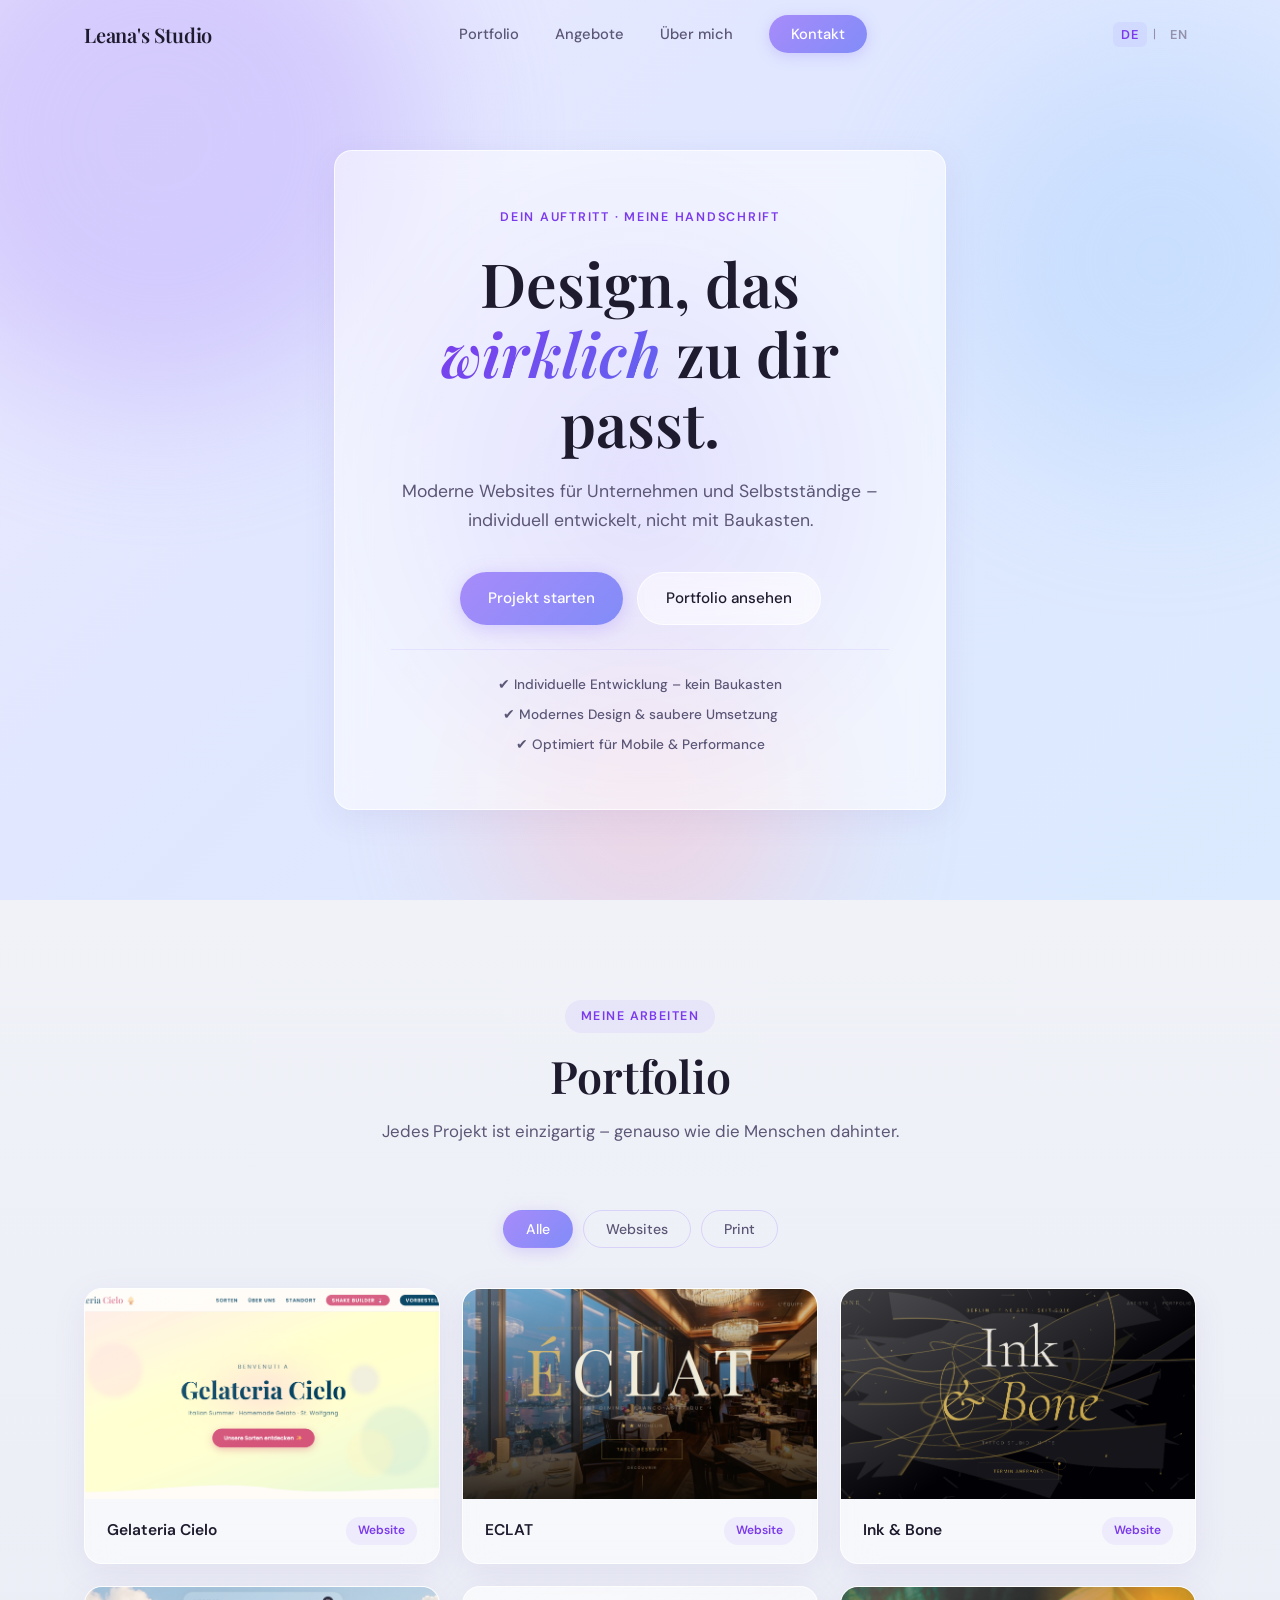
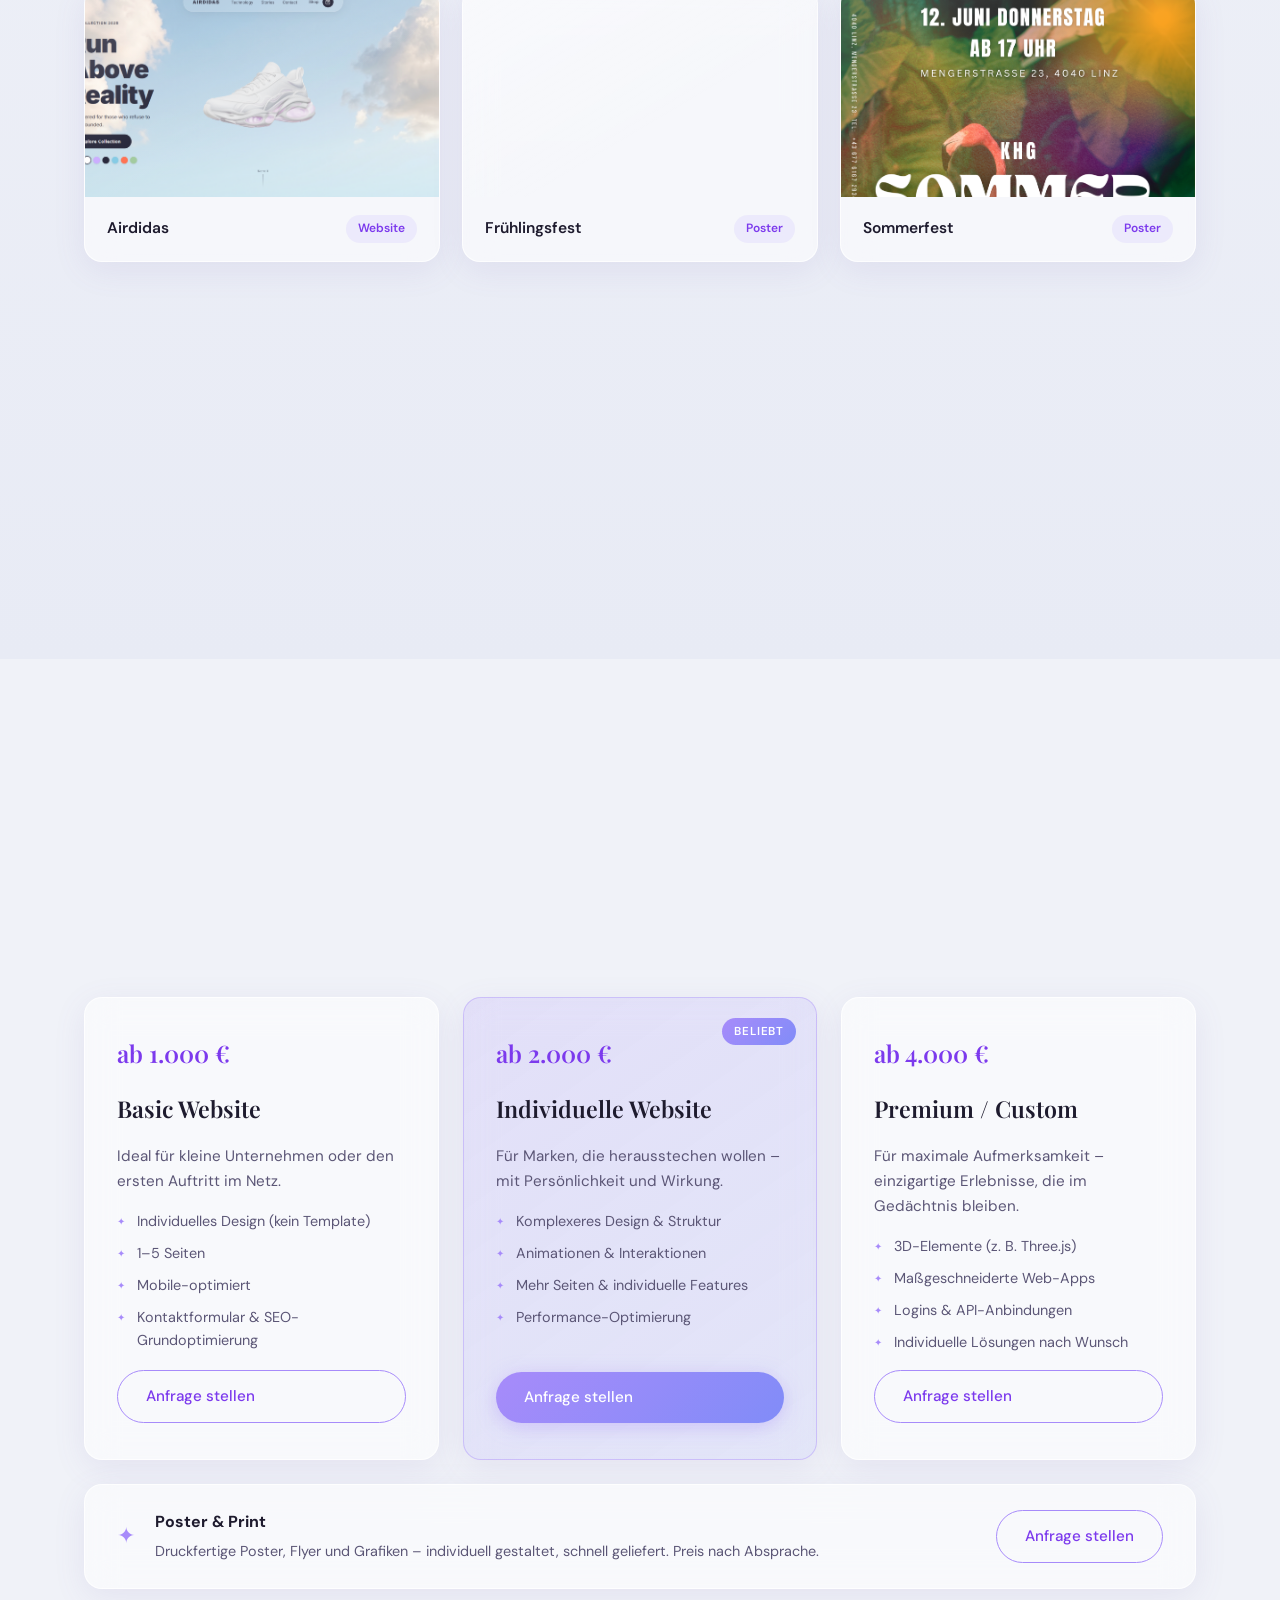
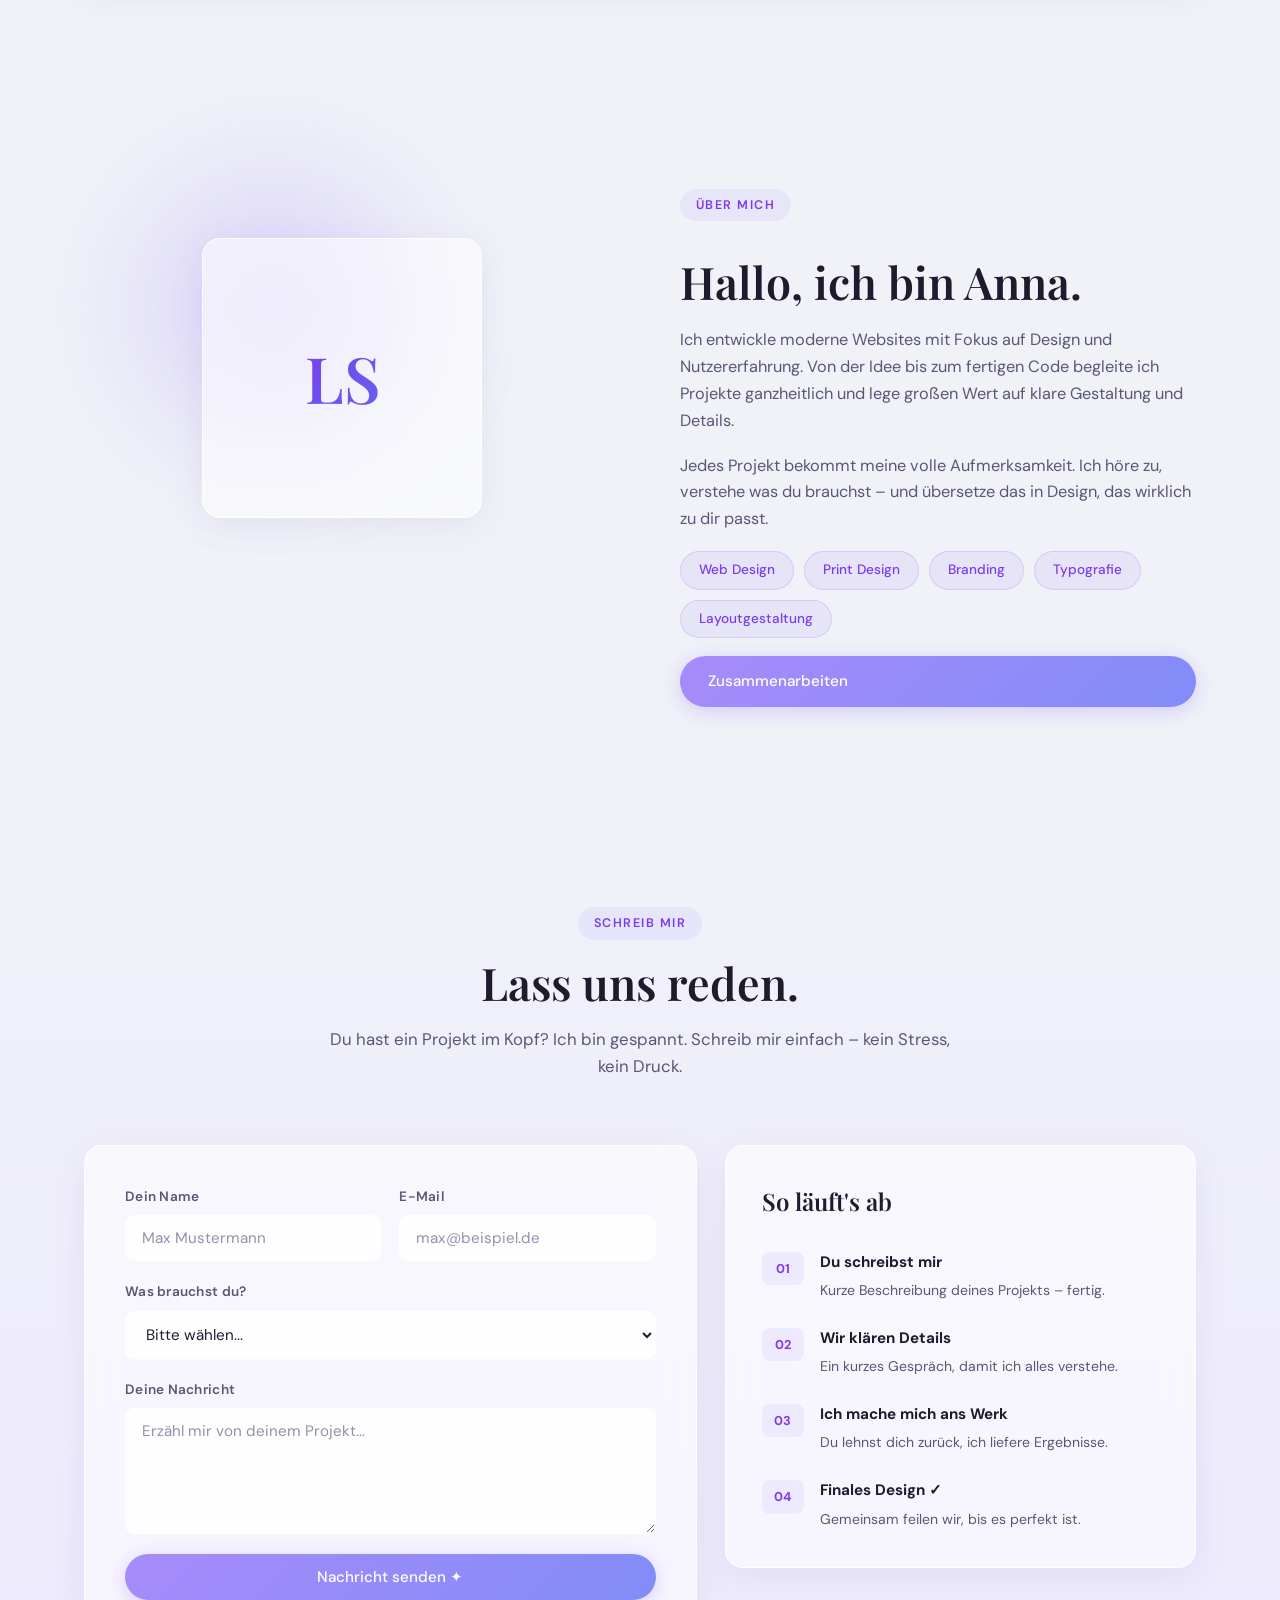
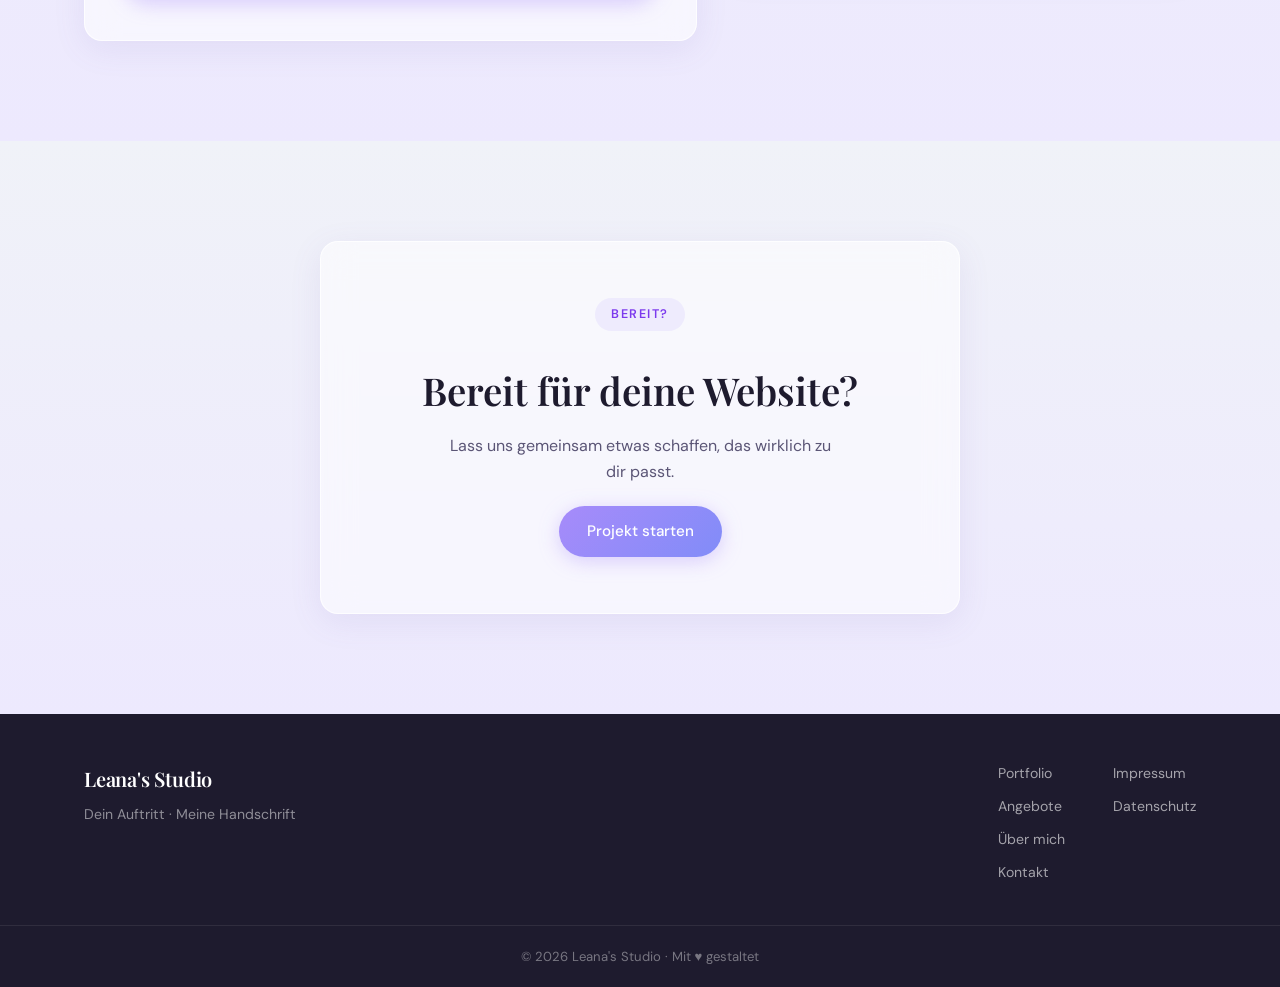
==== index.html @ a0efdc7f "Add trust bullets, update hero text & buttons, final CTA section, about text" ====
<!DOCTYPE html>
<html lang="de">
<head>
  <meta charset="UTF-8" />
  <meta name="viewport" content="width=device-width, initial-scale=1.0" />
  <title>Leana's Studio – Dein Auftrag, meine Handschrift</title>
  <link rel="stylesheet" href="style.css" />
  <link rel="preconnect" href="https://fonts.googleapis.com" />
  <link href="https://fonts.googleapis.com/css2?family=DM+Sans:wght@300;400;500;600&family=Playfair+Display:wght@400;600&display=swap" rel="stylesheet" />
</head>
<body>

  <!-- NAV -->
  <nav class="nav" id="nav">
    <div class="nav__inner">
      <a href="#" class="nav__logo">Leana's Studio</a>
      <ul class="nav__links">
        <li><a href="#portfolio" data-i18n="nav.portfolio">Portfolio</a></li>
        <li><a href="#angebote" data-i18n="nav.services">Angebote</a></li>
        <li><a href="#ueber" data-i18n="nav.about">Über mich</a></li>
        <li><a href="#kontakt" class="nav__cta" data-i18n="nav.contact">Kontakt</a></li>
      </ul>
      <div class="nav__right">
        <div class="lang-toggle">
          <button class="lang-btn active" data-lang="de">DE</button>
          <span>|</span>
          <button class="lang-btn" data-lang="en">EN</button>
        </div>
        <button class="nav__burger" id="burger" aria-label="Menü">
          <span></span><span></span><span></span>
        </button>
      </div>
    </div>
    <div class="nav__mobile" id="mobileMenu">
      <a href="#portfolio" data-i18n="nav.portfolio">Portfolio</a>
      <a href="#angebote" data-i18n="nav.services">Angebote</a>
      <a href="#ueber" data-i18n="nav.about">Über mich</a>
      <a href="#kontakt" data-i18n="nav.contact">Kontakt</a>
    </div>
  </nav>

  <!-- HERO -->
  <section class="hero" id="home">
    <div class="hero__bg">
      <div class="blob blob--1"></div>
      <div class="blob blob--2"></div>
      <div class="blob blob--3"></div>
    </div>
    <div class="hero__content">
      <div class="glass-card hero__card reveal">
        <span class="hero__tag" data-i18n="hero.tag">Dein Auftritt · Meine Handschrift</span>
        <h1 class="hero__title" data-i18n="hero.title">
          Design, das<br /><em>wirklich</em> zu dir passt.
        </h1>
        <p class="hero__sub" data-i18n="hero.sub">
          Moderne Websites für Unternehmen und Selbstständige –
          individuell entwickelt, nicht mit Baukasten.
        </p>
        <div class="hero__actions">
          <a href="#kontakt" class="btn btn--primary" data-i18n="hero.btn1">Projekt starten</a>
          <a href="#portfolio" class="btn btn--ghost" data-i18n="hero.btn2">Portfolio ansehen</a>
        </div>
        <div class="hero__bullets">
          <span data-i18n="hero.bullet1">✔ Individuelle Entwicklung – kein Baukasten</span>
          <span data-i18n="hero.bullet2">✔ Modernes Design & saubere Umsetzung</span>
          <span data-i18n="hero.bullet3">✔ Optimiert für Mobile & Performance</span>
        </div>
      </div>
    </div>
  </section>

  <!-- PORTFOLIO -->
  <section class="section portfolio" id="portfolio">
    <div class="container">
      <div class="section__header reveal">
        <span class="section__tag" data-i18n="portfolio.tag">Meine Arbeiten</span>
        <h2 class="section__title">Portfolio</h2>
        <p class="section__sub" data-i18n="portfolio.sub">Jedes Projekt ist einzigartig – genauso wie die Menschen dahinter.</p>
      </div>

      <div class="portfolio__filter reveal">
        <button class="filter__btn active" data-filter="all" data-i18n="portfolio.all">Alle</button>
        <button class="filter__btn" data-filter="web">Websites</button>
        <button class="filter__btn" data-filter="print">Print</button>
      </div>

      <div class="portfolio__grid">

        <a class="glass-card portfolio__card reveal" data-category="web" href="https://leanastudio.github.io/Gelateria-Cielo/" target="_blank" rel="noopener">
          <div class="portfolio__preview" style="background-image: url('images/Websites/Gelateria Cielo_Homepage Screenshot.png')">
            <div class="portfolio__overlay">
              <span data-i18n="portfolio.view">Website ansehen ↗</span>
            </div>
          </div>
          <div class="portfolio__info">
            <h4>Gelateria Cielo</h4>
            <span class="portfolio__tag">Website</span>
          </div>
        </a>

        <a class="glass-card portfolio__card reveal" data-category="web" href="https://leanastudio.github.io/ECLAT/" target="_blank" rel="noopener">
          <div class="portfolio__preview" style="background-image: url('images/Websites/ECLAT_Homepage Screenshot.png')">
            <div class="portfolio__overlay">
              <span data-i18n="portfolio.view">Website ansehen ↗</span>
            </div>
          </div>
          <div class="portfolio__info">
            <h4>ECLAT</h4>
            <span class="portfolio__tag">Website</span>
          </div>
        </a>

        <a class="glass-card portfolio__card reveal" data-category="web" href="https://leanastudio.github.io/Ink-Bone/" target="_blank" rel="noopener">
          <div class="portfolio__preview" style="background-image: url('images/Websites/INK&BONE_Homepage Screenshot.png')">
            <div class="portfolio__overlay">
              <span data-i18n="portfolio.view">Website ansehen ↗</span>
            </div>
          </div>
          <div class="portfolio__info">
            <h4>Ink &amp; Bone</h4>
            <span class="portfolio__tag">Website</span>
          </div>
        </a>

        <a class="glass-card portfolio__card reveal" data-category="web" href="https://leanastudio.github.io/Airdidas/" target="_blank" rel="noopener">
          <div class="portfolio__preview" style="background-image: url('images/Websites/Airdidas_Homepage Screenshot.png')">
            <div class="portfolio__overlay">
              <span data-i18n="portfolio.view">Website ansehen ↗</span>
            </div>
          </div>
          <div class="portfolio__info">
            <h4>Airdidas</h4>
            <span class="portfolio__tag">Website</span>
          </div>
        </a>

        <div class="glass-card portfolio__card reveal" data-category="print">
          <div class="portfolio__preview" style="background-image: url('images/Poster/Frühlingsfest.png')">
            <div class="portfolio__overlay"><span>Print</span></div>
          </div>
          <div class="portfolio__info">
            <h4 data-i18n="portfolio.fruehling">Frühlingsfest</h4>
            <span class="portfolio__tag">Poster</span>
          </div>
        </div>

        <div class="glass-card portfolio__card reveal" data-category="print">
          <div class="portfolio__preview" style="background-image: url('images/Poster/Sommerfest.png')">
            <div class="portfolio__overlay"><span>Print</span></div>
          </div>
          <div class="portfolio__info">
            <h4 data-i18n="portfolio.sommer">Sommerfest</h4>
            <span class="portfolio__tag">Poster</span>
          </div>
        </div>

        <div class="glass-card portfolio__card reveal" data-category="print">
          <div class="portfolio__preview" style="background-image: url('images/Poster/T E N N I S.png')">
            <div class="portfolio__overlay"><span>Print</span></div>
          </div>
          <div class="portfolio__info">
            <h4>T E N N I S</h4>
            <span class="portfolio__tag">Poster</span>
          </div>
        </div>

      </div>
    </div>
  </section>

  <!-- ANGEBOTE -->
  <section class="section angebote" id="angebote">
    <div class="container">
      <div class="section__header reveal">
        <span class="section__tag" data-i18n="services.tag">Was ich anbiete</span>
        <h2 class="section__title" data-i18n="services.title">Meine Leistungen</h2>
        <p class="section__sub" data-i18n="services.sub">Individuelle Websites – von clean & klassisch bis interaktiv & aufwendig. Außerdem: Poster & Print.</p>
      </div>

      <div class="angebote__grid">

        <div class="glass-card angebote__card reveal">
          <div class="angebote__price" data-i18n="services.price1">ab 1.000 €</div>
          <h3 data-i18n="services.card1.title">Basic Website</h3>
          <p data-i18n="services.card1.desc">Ideal für kleine Unternehmen oder den ersten Auftritt im Netz.</p>
          <ul class="angebote__list">
            <li data-i18n="services.card1.li1">Individuelles Design (kein Template)</li>
            <li data-i18n="services.card1.li2">1–5 Seiten</li>
            <li data-i18n="services.card1.li3">Mobile-optimiert</li>
            <li data-i18n="services.card1.li4">Kontaktformular & SEO-Grundoptimierung</li>
          </ul>
          <a href="#kontakt" class="btn btn--outline" data-i18n="services.cta">Anfrage stellen</a>
        </div>

        <div class="glass-card angebote__card angebote__card--featured reveal">
          <div class="angebote__badge" data-i18n="services.badge">Beliebt</div>
          <div class="angebote__price" data-i18n="services.price2">ab 2.000 €</div>
          <h3 data-i18n="services.card2.title">Individuelle Website</h3>
          <p data-i18n="services.card2.desc">Für Marken, die herausstechen wollen – mit Persönlichkeit und Wirkung.</p>
          <ul class="angebote__list">
            <li data-i18n="services.card2.li1">Komplexeres Design & Struktur</li>
            <li data-i18n="services.card2.li2">Animationen & Interaktionen</li>
            <li data-i18n="services.card2.li3">Mehr Seiten & individuelle Features</li>
            <li data-i18n="services.card2.li4">Performance-Optimierung</li>
          </ul>
          <a href="#kontakt" class="btn btn--primary" data-i18n="services.cta">Anfrage stellen</a>
        </div>

        <div class="glass-card angebote__card reveal">
          <div class="angebote__price" data-i18n="services.price3">ab 4.000 €</div>
          <h3 data-i18n="services.card3.title">Premium / Custom</h3>
          <p data-i18n="services.card3.desc">Für maximale Aufmerksamkeit – einzigartige Erlebnisse, die im Gedächtnis bleiben.</p>
          <ul class="angebote__list">
            <li data-i18n="services.card3.li1">3D-Elemente (z. B. Three.js)</li>
            <li data-i18n="services.card3.li2">Maßgeschneiderte Web-Apps</li>
            <li data-i18n="services.card3.li3">Logins & API-Anbindungen</li>
            <li data-i18n="services.card3.li4">Individuelle Lösungen nach Wunsch</li>
          </ul>
          <a href="#kontakt" class="btn btn--outline" data-i18n="services.cta">Anfrage stellen</a>
        </div>

      </div>

      <div class="angebote__extra reveal">
        <div class="glass-card angebote__extra-card">
          <div class="angebote__extra-icon">✦</div>
          <div>
            <strong data-i18n="services.extra.title">Poster & Print</strong>
            <p data-i18n="services.extra.desc">Druckfertige Poster, Flyer und Grafiken – individuell gestaltet, schnell geliefert. Preis nach Absprache.</p>
          </div>
          <a href="#kontakt" class="btn btn--outline" data-i18n="services.cta">Anfrage stellen</a>
        </div>
      </div>

    </div>
  </section>

  <!-- ÜBER MICH -->
  <section class="section ueber" id="ueber">
    <div class="container">
      <div class="ueber__grid">
        <div class="ueber__visual reveal">
          <div class="ueber__blob-wrap">
            <div class="blob blob--sm blob--purple"></div>
            <div class="glass-card ueber__img-card">
              <div class="ueber__initials">LS</div>
            </div>
          </div>
        </div>

        <div class="ueber__text reveal">
          <span class="section__tag" data-i18n="about.tag">Über mich</span>
          <h2 class="section__title" data-i18n="about.title">Hallo, ich bin Anna.</h2>
          <p data-i18n="about.p1">
            Ich entwickle moderne Websites mit Fokus auf Design und Nutzererfahrung.
            Von der Idee bis zum fertigen Code begleite ich Projekte ganzheitlich
            und lege großen Wert auf klare Gestaltung und Details.
          </p>
          <p data-i18n="about.p2">
            Jedes Projekt bekommt meine volle Aufmerksamkeit. Ich höre zu,
            verstehe was du brauchst – und übersetze das in Design, das wirklich
            zu dir passt.
          </p>
          <div class="ueber__skills">
            <div class="skill-pill">Web Design</div>
            <div class="skill-pill">Print Design</div>
            <div class="skill-pill">Branding</div>
            <div class="skill-pill" data-i18n="about.skill4">Typografie</div>
            <div class="skill-pill" data-i18n="about.skill5">Layoutgestaltung</div>
          </div>
          <a href="#kontakt" class="btn btn--primary" data-i18n="about.btn">Zusammenarbeiten</a>
        </div>
      </div>
    </div>
  </section>

  <!-- KONTAKT -->
  <section class="section kontakt" id="kontakt">
    <div class="container">
      <div class="section__header reveal">
        <span class="section__tag" data-i18n="contact.tag">Schreib mir</span>
        <h2 class="section__title" data-i18n="contact.title">Lass uns reden.</h2>
        <p class="section__sub" data-i18n="contact.sub">Du hast ein Projekt im Kopf? Ich bin gespannt. Schreib mir einfach – kein Stress, kein Druck.</p>
      </div>

      <div class="kontakt__grid">
        <div class="glass-card kontakt__form-wrap reveal">
          <form class="kontakt__form" id="kontaktForm" action="https://formspree.io/f/mgorqawa" method="POST">
            <div class="form__row">
              <div class="form__group">
                <label for="name" data-i18n="contact.name">Dein Name</label>
                <input type="text" id="name" name="name" data-i18n-placeholder="contact.namePh" placeholder="Max Mustermann" required />
              </div>
              <div class="form__group">
                <label for="email">E-Mail</label>
                <input type="email" id="email" name="email" data-i18n-placeholder="contact.emailPh" placeholder="max@beispiel.de" required />
              </div>
            </div>
            <div class="form__group">
              <label for="service" data-i18n="contact.service">Was brauchst du?</label>
              <select id="service" name="service">
                <option value="" data-i18n="contact.select">Bitte wählen...</option>
                <option value="website">Website</option>
                <option value="poster" data-i18n="contact.opt.poster">Poster / Print</option>
                <option value="hosting" data-i18n="contact.opt.hosting">Website Hosting</option>
                <option value="kombi" data-i18n="contact.opt.kombi">Kombi-Paket</option>
                <option value="sonstiges" data-i18n="contact.opt.other">Sonstiges</option>
              </select>
            </div>
            <div class="form__group">
              <label for="nachricht" data-i18n="contact.message">Deine Nachricht</label>
              <textarea id="nachricht" name="nachricht" rows="5" data-i18n-placeholder="contact.messagePh" placeholder="Erzähl mir von deinem Projekt..." required></textarea>
            </div>
            <button type="submit" class="btn btn--primary btn--full" data-i18n="contact.send">Nachricht senden ✦</button>
          </form>
        </div>

        <div class="kontakt__info reveal">
          <div class="glass-card kontakt__info-card">
            <h3 data-i18n="contact.how">So läuft's ab</h3>
            <ol class="kontakt__steps">
              <li>
                <span class="step-num">01</span>
                <div>
                  <strong data-i18n="contact.step1.title">Du schreibst mir</strong>
                  <p data-i18n="contact.step1.desc">Kurze Beschreibung deines Projekts – fertig.</p>
                </div>
              </li>
              <li>
                <span class="step-num">02</span>
                <div>
                  <strong data-i18n="contact.step2.title">Wir klären Details</strong>
                  <p data-i18n="contact.step2.desc">Ein kurzes Gespräch, damit ich alles verstehe.</p>
                </div>
              </li>
              <li>
                <span class="step-num">03</span>
                <div>
                  <strong data-i18n="contact.step3.title">Ich mache mich ans Werk</strong>
                  <p data-i18n="contact.step3.desc">Du lehnst dich zurück, ich liefere Ergebnisse.</p>
                </div>
              </li>
              <li>
                <span class="step-num">04</span>
                <div>
                  <strong data-i18n="contact.step4.title">Finales Design ✓</strong>
                  <p data-i18n="contact.step4.desc">Gemeinsam feilen wir, bis es perfekt ist.</p>
                </div>
              </li>
            </ol>
          </div>
        </div>

      </div>
    </div>
  </section>

  <!-- FINAL CTA -->
  <section class="section finalcta">
    <div class="container">
      <div class="glass-card finalcta__card reveal">
        <span class="section__tag" data-i18n="cta.tag">Bereit?</span>
        <h2 class="finalcta__title" data-i18n="cta.title">Bereit für deine Website?</h2>
        <p data-i18n="cta.sub">Lass uns gemeinsam etwas schaffen, das wirklich zu dir passt.</p>
        <a href="#kontakt" class="btn btn--primary" data-i18n="cta.btn">Projekt starten</a>
      </div>
    </div>
  </section>

  <!-- FOOTER -->
  <footer class="footer">
    <div class="container footer__inner">
      <div class="footer__brand">
        <span class="nav__logo">Leana's Studio</span>
        <p data-i18n="footer.tagline">Dein Auftritt · Meine Handschrift</p>
      </div>
      <div class="footer__links">
        <a href="#portfolio" data-i18n="nav.portfolio">Portfolio</a>
        <a href="#angebote" data-i18n="nav.services">Angebote</a>
        <a href="#ueber" data-i18n="nav.about">Über mich</a>
        <a href="#kontakt" data-i18n="nav.contact">Kontakt</a>
      </div>
      <div class="footer__legal">
        <a href="impressum.html" data-i18n="footer.impressum">Impressum</a>
        <a href="datenschutz.html" data-i18n="footer.privacy">Datenschutz</a>
      </div>
    </div>
    <div class="footer__bottom">
      <p data-i18n="footer.copy">© 2026 Leana's Studio · Mit ♥ gestaltet</p>
    </div>
  </footer>

  <!-- LIGHTBOX -->
  <div class="lightbox" id="lightbox">
    <button class="lightbox__close" id="lightboxClose">✕</button>
    <img class="lightbox__img" id="lightboxImg" src="" alt="" />
  </div>

  <script src="script.js"></script>
</body>
</html>
---- style.css ----
/* ===========================
   RESET & BASE
=========================== */
*, *::before, *::after { box-sizing: border-box; margin: 0; padding: 0; }

:root {
  --bg:          #f0f2f8;
  --bg-2:        #e8ebf5;
  --glass:       rgba(255, 255, 255, 0.55);
  --glass-border:rgba(255, 255, 255, 0.75);
  --glass-shadow:0 8px 32px rgba(120, 100, 180, 0.10);

  --purple:      #a78bfa;
  --purple-dark: #7c3aed;
  --blue:        #93c5fd;
  --rose:        #fda4af;
  --mint:        #6ee7b7;

  --text:        #1e1b2e;
  --text-2:      #5b5676;
  --text-3:      #9490aa;

  --radius:      18px;
  --radius-sm:   10px;
  --transition:  0.35s cubic-bezier(0.4, 0, 0.2, 1);

  --font-sans:   'DM Sans', sans-serif;
  --font-serif:  'Playfair Display', serif;
}

html { scroll-behavior: smooth; }

body {
  font-family: var(--font-sans);
  background: var(--bg);
  color: var(--text);
  overflow-x: hidden;
  line-height: 1.65;
}

/* ===========================
   GLASS CARD
=========================== */
.glass-card {
  background: var(--glass);
  border: 1.5px solid var(--glass-border);
  backdrop-filter: blur(16px);
  -webkit-backdrop-filter: blur(16px);
  border-radius: var(--radius);
  box-shadow: var(--glass-shadow);
}

/* ===========================
   BUTTONS
=========================== */
.btn {
  display: inline-flex;
  align-items: center;
  gap: 8px;
  padding: 13px 28px;
  border-radius: 50px;
  font-family: var(--font-sans);
  font-size: 0.95rem;
  font-weight: 500;
  text-decoration: none;
  border: none;
  cursor: pointer;
  transition: var(--transition);
}

.btn--primary {
  background: linear-gradient(135deg, var(--purple), #818cf8);
  color: #fff;
  box-shadow: 0 4px 20px rgba(167, 139, 250, 0.4);
}
.btn--primary:hover {
  transform: translateY(-2px);
  box-shadow: 0 8px 28px rgba(167, 139, 250, 0.5);
}

.btn--ghost {
  background: rgba(255,255,255,0.5);
  color: var(--text);
  border: 1.5px solid var(--glass-border);
  backdrop-filter: blur(8px);
}
.btn--ghost:hover {
  background: rgba(255,255,255,0.8);
  transform: translateY(-2px);
}

.btn--outline {
  background: transparent;
  color: var(--purple-dark);
  border: 1.5px solid var(--purple);
}
.btn--outline:hover {
  background: rgba(167, 139, 250, 0.1);
  transform: translateY(-2px);
}

.btn--full { width: 100%; justify-content: center; }

/* ===========================
   CONTAINER & SECTION
=========================== */
.container {
  max-width: 1160px;
  margin: 0 auto;
  padding: 0 24px;
}

.section { padding: 100px 0; }

.section__header {
  text-align: center;
  max-width: 620px;
  margin: 0 auto 64px;
}

.section__tag {
  display: inline-block;
  font-size: 0.78rem;
  font-weight: 600;
  letter-spacing: 0.12em;
  text-transform: uppercase;
  color: var(--purple-dark);
  background: rgba(167, 139, 250, 0.12);
  padding: 6px 16px;
  border-radius: 50px;
  margin-bottom: 16px;
}

.section__title {
  font-family: var(--font-serif);
  font-size: clamp(2rem, 4vw, 2.8rem);
  font-weight: 600;
  color: var(--text);
  line-height: 1.2;
  margin-bottom: 16px;
}

.section__sub {
  color: var(--text-2);
  font-size: 1.05rem;
}

/* ===========================
   BLOBS
=========================== */
.blob {
  position: absolute;
  border-radius: 50%;
  filter: blur(80px);
  opacity: 0.45;
  pointer-events: none;
}

.blob--1 {
  width: 520px; height: 520px;
  background: radial-gradient(circle, #c4b5fd, #a78bfa);
  top: -120px; left: -100px;
  animation: blobFloat 8s ease-in-out infinite;
}
.blob--2 {
  width: 400px; height: 400px;
  background: radial-gradient(circle, #bfdbfe, #93c5fd);
  top: 60px; right: -80px;
  animation: blobFloat 10s ease-in-out infinite reverse;
}
.blob--3 {
  width: 320px; height: 320px;
  background: radial-gradient(circle, #fecdd3, #fda4af);
  bottom: -60px; left: 38%;
  animation: blobFloat 12s ease-in-out infinite;
}
.blob--sm {
  width: 260px; height: 260px;
  opacity: 0.35;
}
.blob--purple {
  background: radial-gradient(circle, #c4b5fd, #a78bfa);
  top: -60px; left: -60px;
  filter: blur(60px);
}

@keyframes blobFloat {
  0%, 100% { transform: translate(0, 0) scale(1); }
  33%       { transform: translate(30px, -20px) scale(1.05); }
  66%       { transform: translate(-20px, 15px) scale(0.97); }
}

/* ===========================
   NAV
=========================== */
.nav {
  position: fixed;
  top: 0; left: 0; right: 0;
  z-index: 100;
  transition: var(--transition);
}

.nav.scrolled {
  background: rgba(240, 242, 248, 0.85);
  backdrop-filter: blur(20px);
  -webkit-backdrop-filter: blur(20px);
  border-bottom: 1px solid rgba(255,255,255,0.6);
  box-shadow: 0 2px 20px rgba(120,100,180,0.08);
}

.nav__inner {
  max-width: 1160px;
  margin: 0 auto;
  padding: 0 24px;
  height: 68px;
  display: flex;
  align-items: center;
  justify-content: space-between;
}

.nav__logo {
  font-family: var(--font-serif);
  font-size: 1.25rem;
  font-weight: 600;
  color: var(--text);
  text-decoration: none;
  letter-spacing: -0.01em;
}

.nav__links {
  display: flex;
  list-style: none;
  gap: 36px;
  align-items: center;
}

.nav__links a {
  text-decoration: none;
  color: var(--text-2);
  font-size: 0.92rem;
  font-weight: 500;
  transition: color 0.2s;
}
.nav__links a:hover { color: var(--text); }

.nav__cta {
  background: linear-gradient(135deg, var(--purple), #818cf8) !important;
  color: #fff !important;
  padding: 9px 22px;
  border-radius: 50px;
  box-shadow: 0 3px 14px rgba(167,139,250,0.35);
}
.nav__cta:hover { opacity: 0.9; }

.nav__right {
  display: flex;
  align-items: center;
  gap: 16px;
}

.lang-toggle {
  display: flex;
  align-items: center;
  gap: 6px;
  font-size: 0.8rem;
  color: var(--text-3);
}

.lang-btn {
  background: none;
  border: none;
  font-family: var(--font-sans);
  font-size: 0.8rem;
  font-weight: 600;
  letter-spacing: 0.08em;
  color: var(--text-3);
  cursor: pointer;
  padding: 4px 8px;
  border-radius: 6px;
  transition: var(--transition);
}
.lang-btn:hover { color: var(--text); }
.lang-btn.active {
  color: var(--purple-dark);
  background: rgba(167,139,250,0.12);
}

.nav__burger {
  display: none;
  flex-direction: column;
  gap: 5px;
  background: none;
  border: none;
  cursor: pointer;
  padding: 4px;
}
.nav__burger span {
  display: block;
  width: 24px;
  height: 2px;
  background: var(--text);
  border-radius: 2px;
  transition: var(--transition);
}

.nav__mobile {
  display: none;
  flex-direction: column;
  padding: 16px 24px 20px;
  gap: 12px;
  background: rgba(240,242,248,0.95);
  backdrop-filter: blur(20px);
  border-bottom: 1px solid rgba(255,255,255,0.6);
}
.nav__mobile a {
  text-decoration: none;
  color: var(--text);
  font-size: 1rem;
  font-weight: 500;
  padding: 8px 0;
  border-bottom: 1px solid rgba(167,139,250,0.1);
}

.nav__mobile.open { display: flex; }

/* ===========================
   HERO
=========================== */
.hero {
  min-height: 100vh;
  display: flex;
  align-items: center;
  justify-content: center;
  position: relative;
  overflow: hidden;
  background: linear-gradient(135deg, #ede9fe 0%, #e0e7ff 40%, #dbeafe 100%);
}

.hero__bg { position: absolute; inset: 0; }

.hero__content {
  position: relative;
  z-index: 2;
  width: 100%;
  max-width: 660px;
  padding: 24px;
  margin-top: 60px;
}

@media (min-width: 1440px) {
  .hero__content { max-width: 780px; }
}

.hero__card {
  padding: 52px 56px;
  text-align: center;
}

.hero__tag {
  display: inline-block;
  font-size: 0.78rem;
  font-weight: 600;
  letter-spacing: 0.14em;
  text-transform: uppercase;
  color: var(--purple-dark);
  margin-bottom: 20px;
}

.hero__title {
  font-family: var(--font-serif);
  font-size: clamp(2.4rem, 6vw, 3.8rem);
  font-weight: 600;
  color: var(--text);
  line-height: 1.15;
  margin-bottom: 20px;
}
.hero__title em {
  font-style: italic;
  background: linear-gradient(135deg, var(--purple-dark), #6366f1);
  -webkit-background-clip: text;
  -webkit-text-fill-color: transparent;
  background-clip: text;
}

.hero__sub {
  color: var(--text-2);
  font-size: 1.1rem;
  max-width: 480px;
  margin: 0 auto 36px;
}

.hero__actions {
  display: flex;
  gap: 14px;
  justify-content: center;
  flex-wrap: wrap;
}

.hero__scroll {
  position: absolute;
  bottom: 36px;
  left: 50%;
  transform: translateX(-50%);
  z-index: 2;
  display: flex;
  flex-direction: column;
  align-items: center;
  gap: 8px;
  color: var(--text-3);
  font-size: 0.75rem;
  font-weight: 500;
  letter-spacing: 0.1em;
  text-transform: uppercase;
}
.hero__scroll-line {
  width: 1px;
  height: 36px;
  background: linear-gradient(to bottom, var(--purple), transparent);
  animation: scrollPulse 2s ease-in-out infinite;
}
@keyframes scrollPulse {
  0%, 100% { opacity: 0.4; transform: scaleY(1); }
  50%       { opacity: 1;   transform: scaleY(1.1); }
}

/* ===========================
   ANGEBOTE
=========================== */
.angebote { background: var(--bg); }

.angebote__grid {
  display: grid;
  grid-template-columns: repeat(3, 1fr);
  gap: 24px;
}

.angebote__card {
  padding: 36px 32px;
  display: flex;
  flex-direction: column;
  gap: 16px;
  position: relative;
  transition: var(--transition);
}
.angebote__card:hover {
  transform: translateY(-6px);
  box-shadow: 0 20px 50px rgba(120, 100, 180, 0.16);
}

.angebote__card--featured {
  background: linear-gradient(145deg, rgba(167,139,250,0.18), rgba(129,140,248,0.12));
  border-color: rgba(167,139,250,0.4);
}

.angebote__badge {
  position: absolute;
  top: 20px; right: 20px;
  background: linear-gradient(135deg, var(--purple), #818cf8);
  color: #fff;
  font-size: 0.72rem;
  font-weight: 600;
  letter-spacing: 0.08em;
  text-transform: uppercase;
  padding: 4px 12px;
  border-radius: 50px;
}

.angebote__icon {
  width: 52px; height: 52px;
  color: var(--purple-dark);
  background: rgba(167,139,250,0.12);
  border-radius: 14px;
  display: flex;
  align-items: center;
  justify-content: center;
  padding: 12px;
}
.angebote__icon svg { width: 100%; height: 100%; }

.angebote__card h3 {
  font-family: var(--font-serif);
  font-size: 1.45rem;
  font-weight: 600;
  color: var(--text);
}

.angebote__card p { color: var(--text-2); font-size: 0.95rem; }

.angebote__price {
  font-size: 1.5rem;
  font-weight: 600;
  color: var(--purple-dark);
  font-family: var(--font-serif);
}

.angebote__extra {
  margin-top: 24px;
}

.angebote__extra-card {
  padding: 24px 32px;
  display: flex;
  align-items: center;
  gap: 20px;
}

.angebote__extra-icon {
  font-size: 1.4rem;
  color: var(--purple);
  flex-shrink: 0;
}

.angebote__extra-card strong {
  display: block;
  font-size: 1rem;
  color: var(--text);
  margin-bottom: 4px;
}

.angebote__extra-card p {
  font-size: 0.9rem;
  color: var(--text-2);
}

.angebote__extra-card .btn {
  margin-left: auto;
  flex-shrink: 0;
}

.angebote__list {
  list-style: none;
  display: flex;
  flex-direction: column;
  gap: 8px;
  flex: 1;
}
.angebote__list li {
  font-size: 0.9rem;
  color: var(--text-2);
  padding-left: 20px;
  position: relative;
}
.angebote__list li::before {
  content: '✦';
  position: absolute;
  left: 0;
  color: var(--purple);
  font-size: 0.65rem;
  top: 3px;
}

/* ===========================
   PORTFOLIO
=========================== */
.portfolio {
  background: linear-gradient(180deg, var(--bg) 0%, var(--bg-2) 100%);
}

.portfolio__filter {
  display: flex;
  gap: 10px;
  justify-content: center;
  margin-bottom: 40px;
}

.filter__btn {
  padding: 9px 22px;
  border-radius: 50px;
  border: 1.5px solid rgba(167,139,250,0.3);
  background: transparent;
  color: var(--text-2);
  font-family: var(--font-sans);
  font-size: 0.88rem;
  font-weight: 500;
  cursor: pointer;
  transition: var(--transition);
}
.filter__btn:hover,
.filter__btn.active {
  background: linear-gradient(135deg, var(--purple), #818cf8);
  color: #fff;
  border-color: transparent;
  box-shadow: 0 4px 16px rgba(167,139,250,0.35);
}

.portfolio__grid {
  display: grid;
  grid-template-columns: repeat(3, 1fr);
  gap: 22px;
}

.portfolio__card {
  overflow: hidden;
  transition: var(--transition);
  cursor: pointer;
  text-decoration: none;
  display: block;
  color: inherit;
}
.portfolio__card:hover {
  transform: translateY(-6px);
  box-shadow: 0 20px 50px rgba(120,100,180,0.18);
}
.portfolio__card.hidden { display: none; }

.portfolio__preview {
  height: 210px;
  border-radius: calc(var(--radius) - 4px) calc(var(--radius) - 4px) 0 0;
  position: relative;
  overflow: hidden;
  transition: var(--transition);
}

.portfolio__preview {
  background-size: cover;
  background-position: top center;
}

.portfolio__preview--soon {
  background: linear-gradient(135deg, #ede9fe, #e0e7ff);
  display: flex;
  align-items: center;
  justify-content: center;
}

.portfolio__soon-badge {
  font-size: 0.82rem;
  font-weight: 600;
  letter-spacing: 0.1em;
  text-transform: uppercase;
  color: var(--purple-dark);
  background: rgba(167,139,250,0.18);
  border: 1.5px dashed rgba(167,139,250,0.5);
  padding: 10px 22px;
  border-radius: 50px;
}

.portfolio__card--soon { cursor: default; }
.portfolio__card--soon:hover { transform: none; box-shadow: var(--glass-shadow); }

.portfolio__preview::after {
  content: '';
  position: absolute;
  inset: 0;
  background: linear-gradient(to bottom right, rgba(255,255,255,0.25) 0%, transparent 60%);
}

.portfolio__overlay {
  position: absolute;
  inset: 0;
  background: rgba(30, 27, 46, 0.65);
  backdrop-filter: blur(4px);
  display: flex;
  flex-direction: column;
  align-items: center;
  justify-content: center;
  gap: 6px;
  opacity: 0;
  transition: var(--transition);
  z-index: 2;
}
.portfolio__card:hover .portfolio__overlay { opacity: 1; }

.portfolio__overlay span {
  font-size: 0.75rem;
  text-transform: uppercase;
  letter-spacing: 0.12em;
  color: rgba(255,255,255,0.75);
  font-weight: 600;
}
.portfolio__overlay p {
  color: #fff;
  font-family: var(--font-serif);
  font-size: 1.2rem;
  font-weight: 600;
}

.portfolio__info {
  padding: 18px 22px;
  display: flex;
  align-items: center;
  justify-content: space-between;
}
.portfolio__info h4 {
  font-size: 0.97rem;
  font-weight: 600;
  color: var(--text);
}
.portfolio__tag {
  font-size: 0.75rem;
  font-weight: 600;
  color: var(--purple-dark);
  background: rgba(167,139,250,0.12);
  padding: 4px 12px;
  border-radius: 50px;
}

/* ===========================
   ÜBER MICH
=========================== */
.ueber { background: var(--bg); }

.ueber__grid {
  display: grid;
  grid-template-columns: 1fr 1fr;
  gap: 80px;
  align-items: center;
}

.ueber__visual {
  position: relative;
  height: 420px;
}
.ueber__blob-wrap {
  position: relative;
  width: 280px;
  height: 280px;
  margin: 0 auto;
}

.ueber__img-card {
  position: absolute;
  inset: 0;
  display: flex;
  align-items: center;
  justify-content: center;
}

.ueber__initials {
  font-family: var(--font-serif);
  font-size: 4rem;
  font-weight: 600;
  background: linear-gradient(135deg, var(--purple-dark), #6366f1);
  -webkit-background-clip: text;
  -webkit-text-fill-color: transparent;
  background-clip: text;
}

.ueber__stat {
  position: absolute;
  padding: 18px 24px;
  text-align: center;
  min-width: 110px;
}
.ueber__stat strong {
  display: block;
  font-size: 1.8rem;
  font-weight: 600;
  background: linear-gradient(135deg, var(--purple-dark), #6366f1);
  -webkit-background-clip: text;
  -webkit-text-fill-color: transparent;
  background-clip: text;
}
.ueber__stat span {
  font-size: 0.8rem;
  color: var(--text-2);
  font-weight: 500;
}
.ueber__stat { bottom: 60px; left: -20px; }
.ueber__stat--2 { bottom: 60px; right: -20px; }

.ueber__text { display: flex; flex-direction: column; gap: 18px; }
.ueber__text p { color: var(--text-2); font-size: 1.02rem; }
.ueber__text .section__title { margin-bottom: 0; }
.ueber__text .section__tag { align-self: flex-start; }

.ueber__skills {
  display: flex;
  flex-wrap: wrap;
  gap: 10px;
}

.skill-pill {
  background: rgba(167,139,250,0.12);
  color: var(--purple-dark);
  border: 1px solid rgba(167,139,250,0.3);
  padding: 7px 18px;
  border-radius: 50px;
  font-size: 0.85rem;
  font-weight: 500;
  transition: var(--transition);
}
.skill-pill:hover {
  background: rgba(167,139,250,0.22);
}

/* ===========================
   KONTAKT
=========================== */
.kontakt {
  background: linear-gradient(180deg, var(--bg) 0%, #ede9fe 100%);
}

.kontakt__grid {
  display: grid;
  grid-template-columns: 1.3fr 1fr;
  gap: 28px;
  align-items: start;
}

.kontakt__form-wrap { padding: 40px; }

.kontakt__form { display: flex; flex-direction: column; gap: 20px; }

.form__row {
  display: grid;
  grid-template-columns: 1fr 1fr;
  gap: 18px;
}

.form__group {
  display: flex;
  flex-direction: column;
  gap: 7px;
}

.form__group label {
  font-size: 0.85rem;
  font-weight: 600;
  color: var(--text-2);
  letter-spacing: 0.02em;
}

.form__group input,
.form__group select,
.form__group textarea {
  background: rgba(255,255,255,0.6);
  border: 1.5px solid rgba(255,255,255,0.8);
  border-radius: var(--radius-sm);
  padding: 12px 16px;
  font-family: var(--font-sans);
  font-size: 0.95rem;
  color: var(--text);
  outline: none;
  transition: var(--transition);
  backdrop-filter: blur(4px);
}
.form__group input::placeholder,
.form__group textarea::placeholder { color: var(--text-3); }

.form__group input:focus,
.form__group select:focus,
.form__group textarea:focus {
  border-color: rgba(167,139,250,0.6);
  background: rgba(255,255,255,0.8);
  box-shadow: 0 0 0 3px rgba(167,139,250,0.12);
}

.form__group textarea { resize: vertical; }

.kontakt__info-card { padding: 36px; }

.kontakt__info-card h3 {
  font-family: var(--font-serif);
  font-size: 1.5rem;
  font-weight: 600;
  margin-bottom: 28px;
  color: var(--text);
}

.kontakt__steps {
  display: flex;
  flex-direction: column;
  gap: 24px;
  list-style: none;
  counter-reset: none;
}

.kontakt__steps li {
  display: flex;
  gap: 16px;
  align-items: flex-start;
}

.step-num {
  font-size: 0.8rem;
  font-weight: 700;
  color: var(--purple-dark);
  background: rgba(167,139,250,0.12);
  border-radius: 8px;
  padding: 6px 10px;
  min-width: 42px;
  text-align: center;
  flex-shrink: 0;
  margin-top: 2px;
}

.kontakt__steps strong {
  display: block;
  font-size: 0.95rem;
  color: var(--text);
  margin-bottom: 4px;
}
.kontakt__steps p {
  font-size: 0.88rem;
  color: var(--text-2);
}

/* ===========================
   FOOTER
=========================== */
.footer {
  background: var(--text);
  color: rgba(255,255,255,0.7);
  padding: 48px 0 0;
}

.footer__inner {
  display: grid;
  grid-template-columns: 1fr auto auto;
  align-items: start;
  gap: 48px;
  padding-bottom: 40px;
}

.footer__brand .nav__logo { color: #fff; display: block; margin-bottom: 8px; }
.footer__brand p { font-size: 0.88rem; color: rgba(255,255,255,0.5); }

.footer__links,
.footer__legal {
  display: flex;
  flex-direction: column;
  gap: 10px;
}

.footer__links a,
.footer__legal a {
  color: rgba(255,255,255,0.6);
  text-decoration: none;
  font-size: 0.88rem;
  transition: color 0.2s;
}
.footer__links a:hover,
.footer__legal a:hover { color: #fff; }

.footer__bottom {
  border-top: 1px solid rgba(255,255,255,0.08);
  text-align: center;
  padding: 20px 24px;
}
.footer__bottom p { font-size: 0.82rem; color: rgba(255,255,255,0.4); }

/* ===========================
   HERO BULLETS
=========================== */
.hero__bullets {
  display: flex;
  flex-direction: column;
  gap: 8px;
  margin-top: 24px;
  padding-top: 24px;
  border-top: 1px solid rgba(167,139,250,0.15);
}
.hero__bullets span {
  font-size: 0.85rem;
  color: var(--text-2);
  font-weight: 500;
}

/* ===========================
   HERO GLOW
=========================== */
.hero__card {
  position: relative;
}
.hero__card::before {
  content: '';
  position: absolute;
  inset: -20px;
  background: radial-gradient(ellipse at center, rgba(167,139,250,0.18), transparent 70%);
  border-radius: 32px;
  z-index: -1;
  pointer-events: none;
}

/* ===========================
   FINAL CTA
=========================== */
.finalcta {
  background: linear-gradient(180deg, var(--bg) 0%, #ede9fe 100%);
}
.finalcta__card {
  max-width: 640px;
  margin: 0 auto;
  padding: 56px 48px;
  text-align: center;
  display: flex;
  flex-direction: column;
  align-items: center;
  gap: 20px;
}
.finalcta__title {
  font-family: var(--font-serif);
  font-size: clamp(1.8rem, 3vw, 2.4rem);
  font-weight: 600;
  color: var(--text);
  line-height: 1.2;
}
.finalcta__card p {
  color: var(--text-2);
  font-size: 1rem;
  max-width: 400px;
}

/* ===========================
   LIGHTBOX
=========================== */
.lightbox {
  position: fixed;
  inset: 0;
  z-index: 999;
  background: rgba(15, 12, 30, 0.85);
  backdrop-filter: blur(10px);
  display: flex;
  align-items: center;
  justify-content: center;
  padding: 24px;
  opacity: 0;
  pointer-events: none;
  transition: opacity 0.3s ease;
}
.lightbox.open {
  opacity: 1;
  pointer-events: all;
}
.lightbox__img {
  max-height: 90vh;
  max-width: 90vw;
  border-radius: var(--radius);
  box-shadow: 0 32px 80px rgba(0,0,0,0.5);
  transform: scale(0.92);
  transition: transform 0.3s ease;
}
.lightbox.open .lightbox__img { transform: scale(1); }

.lightbox__close {
  position: absolute;
  top: 24px; right: 28px;
  background: rgba(255,255,255,0.12);
  border: 1px solid rgba(255,255,255,0.2);
  color: #fff;
  font-size: 1.1rem;
  width: 40px; height: 40px;
  border-radius: 50%;
  cursor: pointer;
  transition: background 0.2s;
}
.lightbox__close:hover { background: rgba(255,255,255,0.22); }

/* ===========================
   REVEAL ANIMATION
=========================== */
.reveal {
  opacity: 0;
  transform: translateY(28px);
  transition: opacity 0.7s ease, transform 0.7s ease;
}
.reveal.visible {
  opacity: 1;
  transform: translateY(0);
}

/* staggered children */
.angebote__grid .reveal:nth-child(2) { transition-delay: 0.1s; }
.angebote__grid .reveal:nth-child(3) { transition-delay: 0.2s; }
.portfolio__grid .reveal:nth-child(2) { transition-delay: 0.08s; }
.portfolio__grid .reveal:nth-child(3) { transition-delay: 0.16s; }
.portfolio__grid .reveal:nth-child(4) { transition-delay: 0.24s; }
.portfolio__grid .reveal:nth-child(5) { transition-delay: 0.32s; }
.portfolio__grid .reveal:nth-child(6) { transition-delay: 0.40s; }

/* ===========================
   RESPONSIVE
=========================== */
@media (max-width: 900px) {
  .angebote__grid { grid-template-columns: 1fr; max-width: 480px; margin: 0 auto; }
  .portfolio__grid { grid-template-columns: repeat(2, 1fr); }
  .ueber__grid { grid-template-columns: 1fr; gap: 48px; }
  .ueber__visual { height: 320px; }
  .kontakt__grid { grid-template-columns: 1fr; }
  .footer__inner { grid-template-columns: 1fr; gap: 28px; }
}

@media (max-width: 680px) {
  .nav__links { display: none; }
  .nav__burger { display: flex; }
  .hero__card { padding: 36px 28px; }
  .portfolio__grid { grid-template-columns: 1fr; max-width: 420px; margin: 0 auto; }
  .form__row { grid-template-columns: 1fr; }
  .section { padding: 72px 0; }
  .ueber__stat { bottom: 20px; }
  .ueber__stat--2 { bottom: 20px; right: 0; }
}
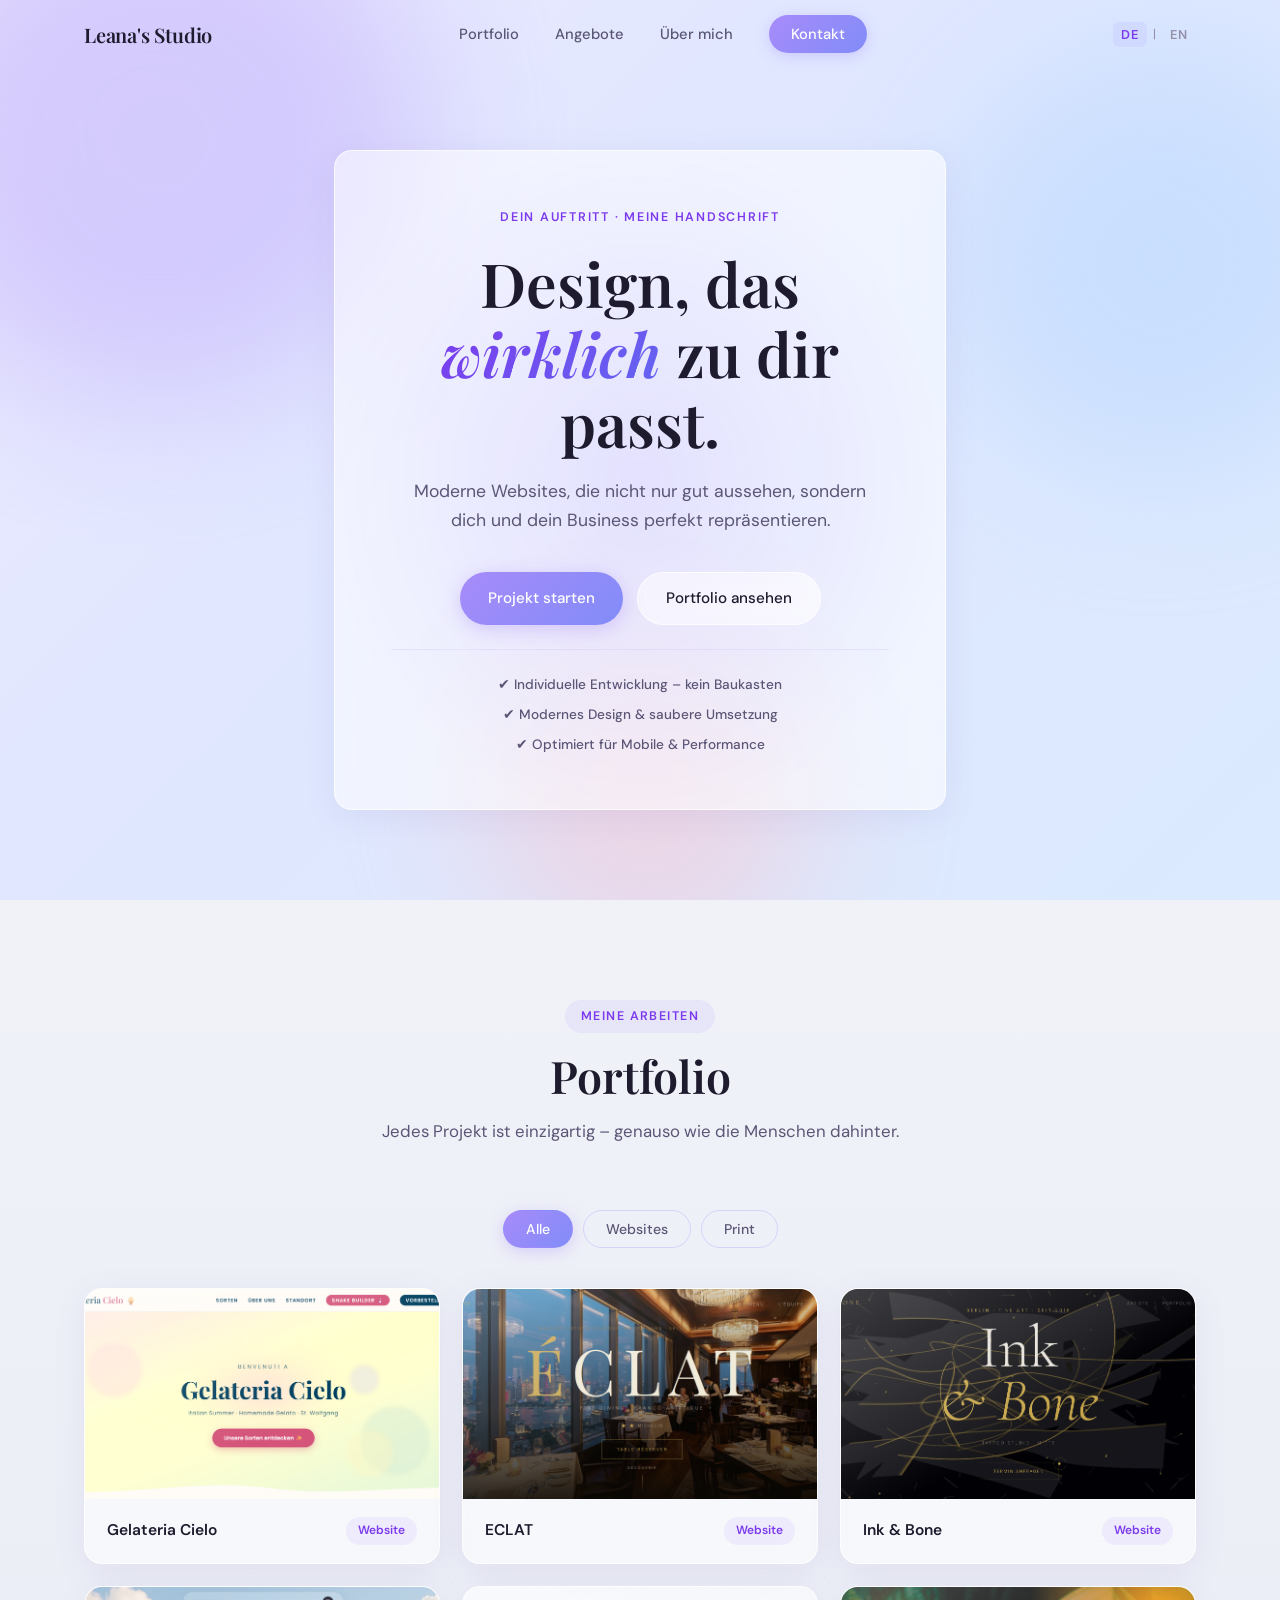
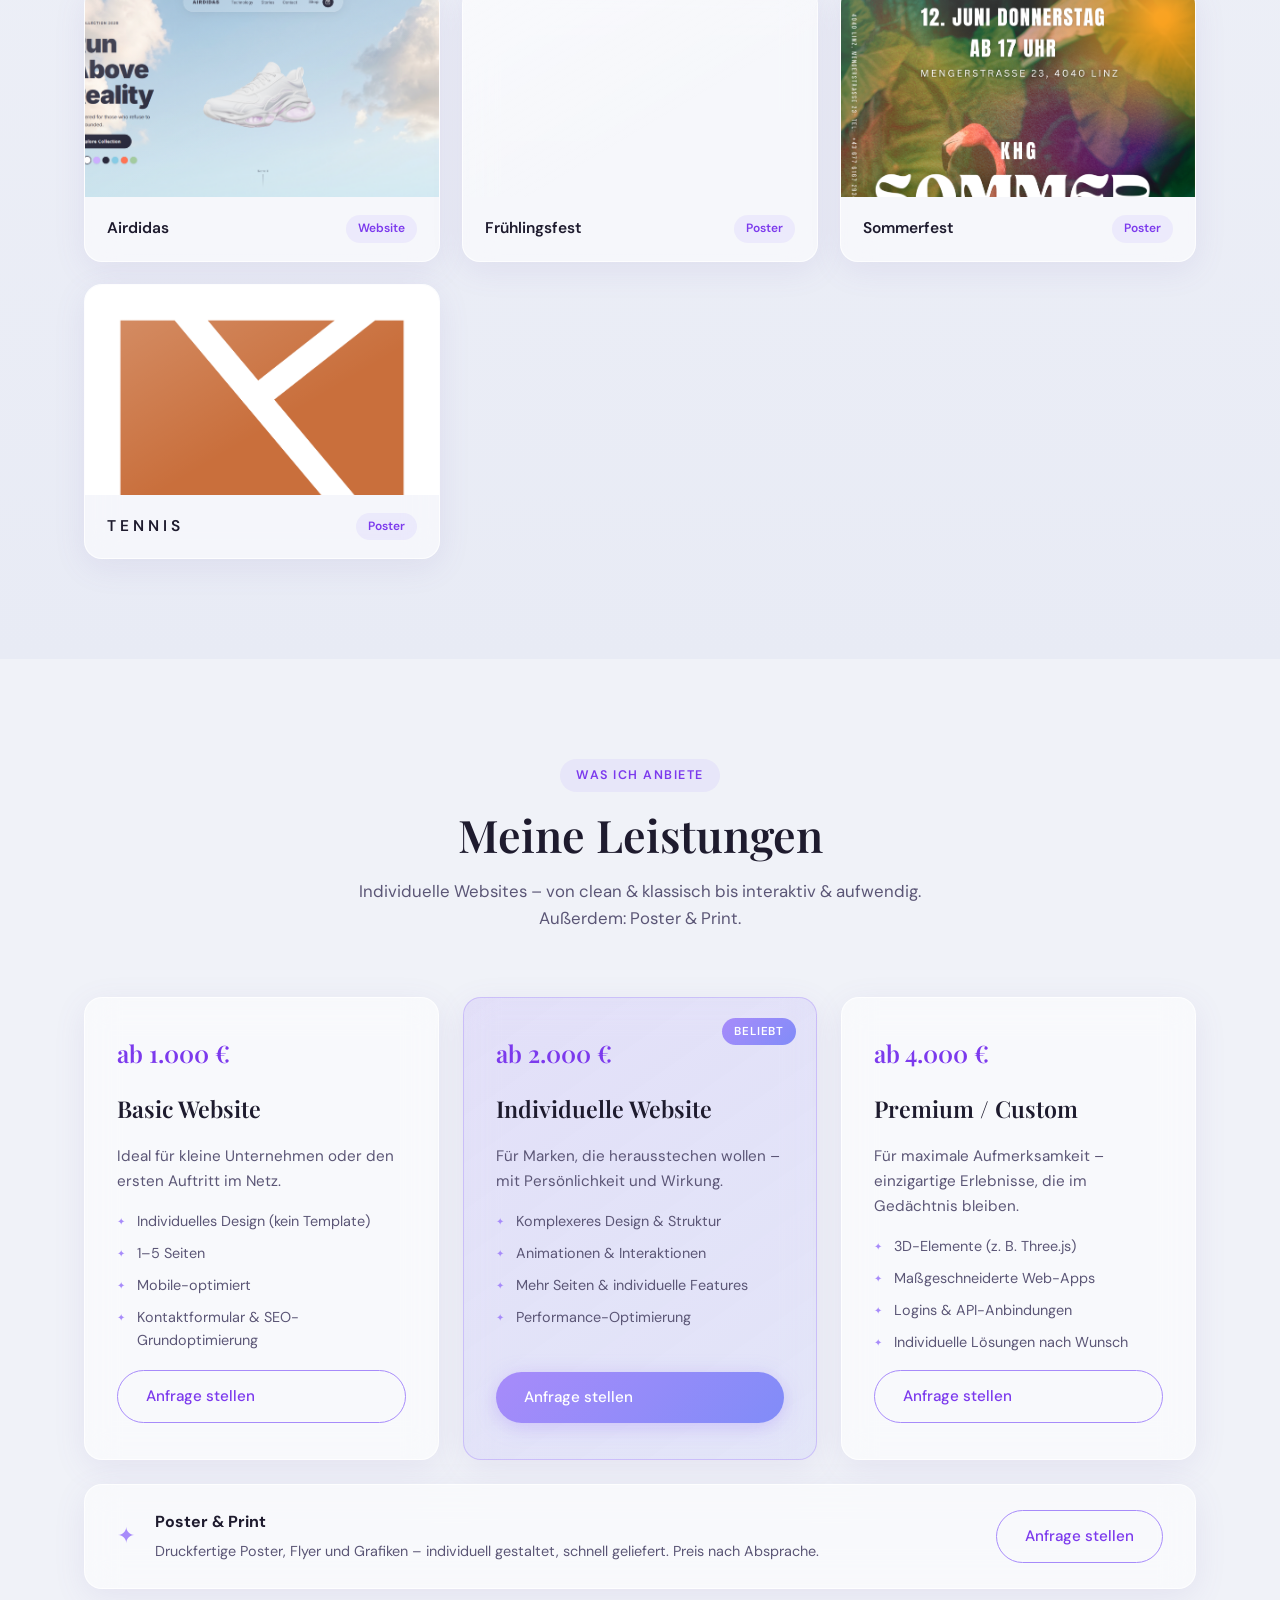
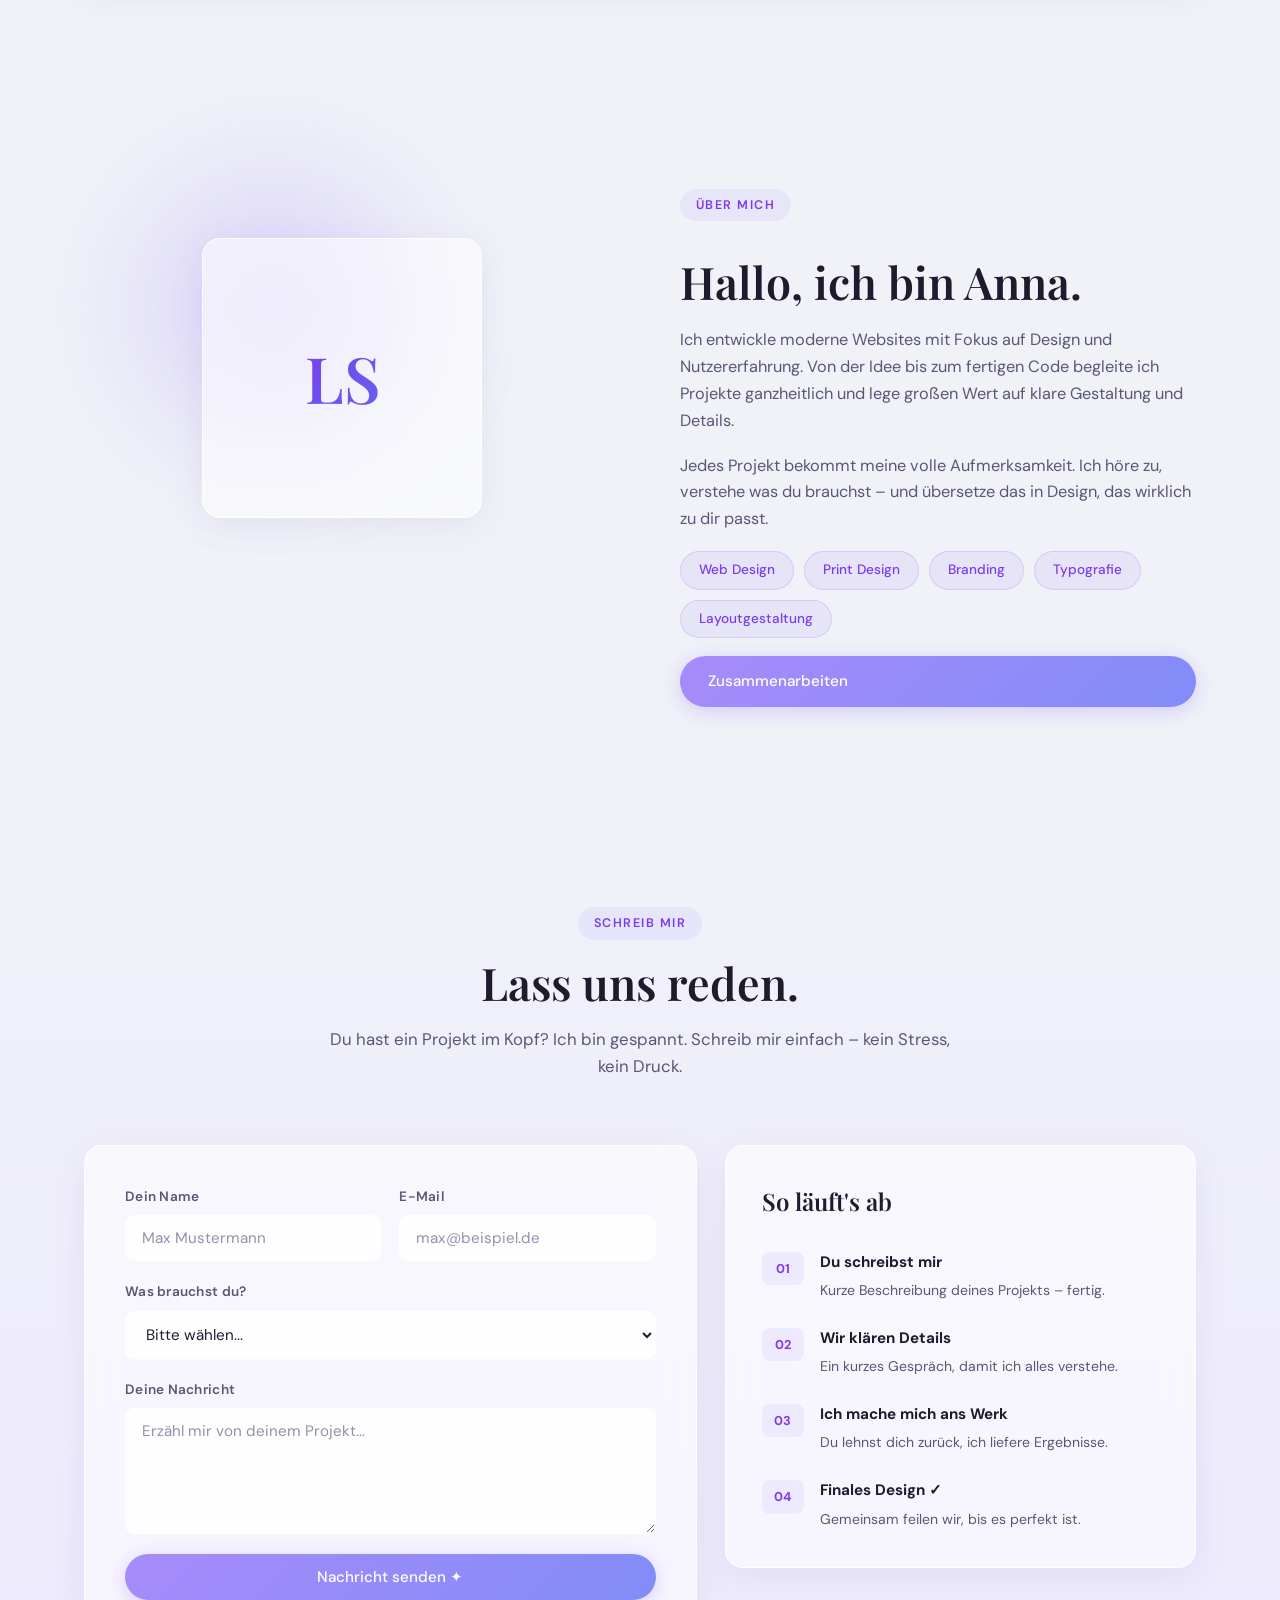
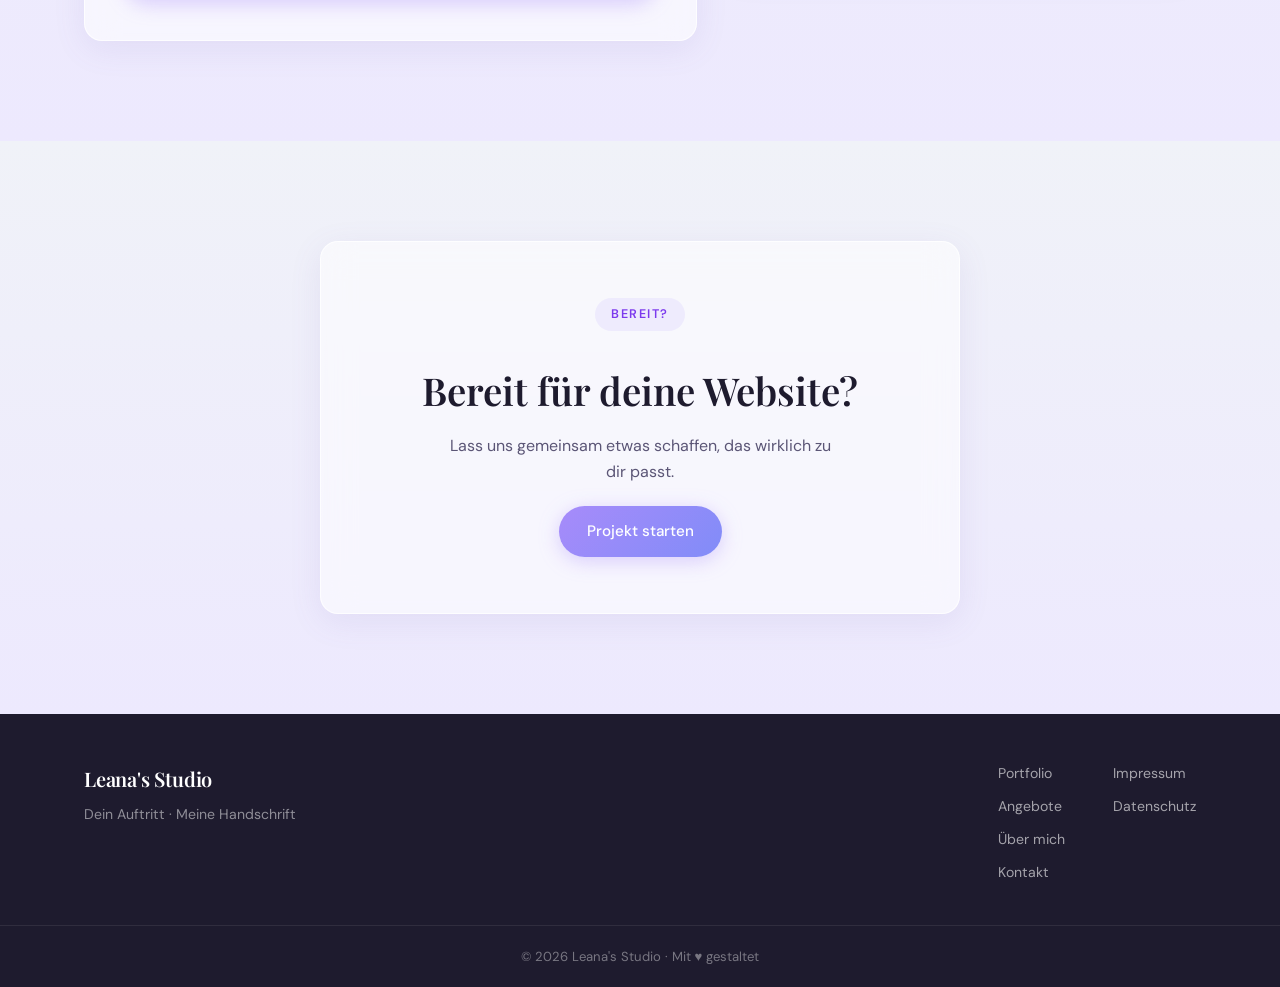
==== commit 46009cdb: "Update hero subtext" ====
--- a/index.html
+++ b/index.html
@@ -53,8 +53,8 @@
           Design, das<br /><em>wirklich</em> zu dir passt.
         </h1>
         <p class="hero__sub" data-i18n="hero.sub">
-          Moderne Websites für Unternehmen und Selbstständige –
-          individuell entwickelt, nicht mit Baukasten.
+          Moderne Websites, die nicht nur gut aussehen, sondern dich
+          und dein Business perfekt repräsentieren.
         </p>
         <div class="hero__actions">
           <a href="#kontakt" class="btn btn--primary" data-i18n="hero.btn1">Projekt starten</a>
--- a/style.css
+++ b/style.css
@@ -348,7 +348,7 @@
 }
 
 @media (min-width: 1440px) {
-  .hero__content { max-width: 780px; }
+  .hero__content { max-width: 700px; }
 }
 
 .hero__card {
@@ -946,15 +946,18 @@
 .hero__bullets {
   display: flex;
   flex-direction: column;
+  align-items: center;
   gap: 8px;
   margin-top: 24px;
   padding-top: 24px;
   border-top: 1px solid rgba(167,139,250,0.15);
 }
 .hero__bullets span {
+  display: block;
   font-size: 0.85rem;
   color: var(--text-2);
   font-weight: 500;
+  text-align: center;
 }
 
 /* ===========================
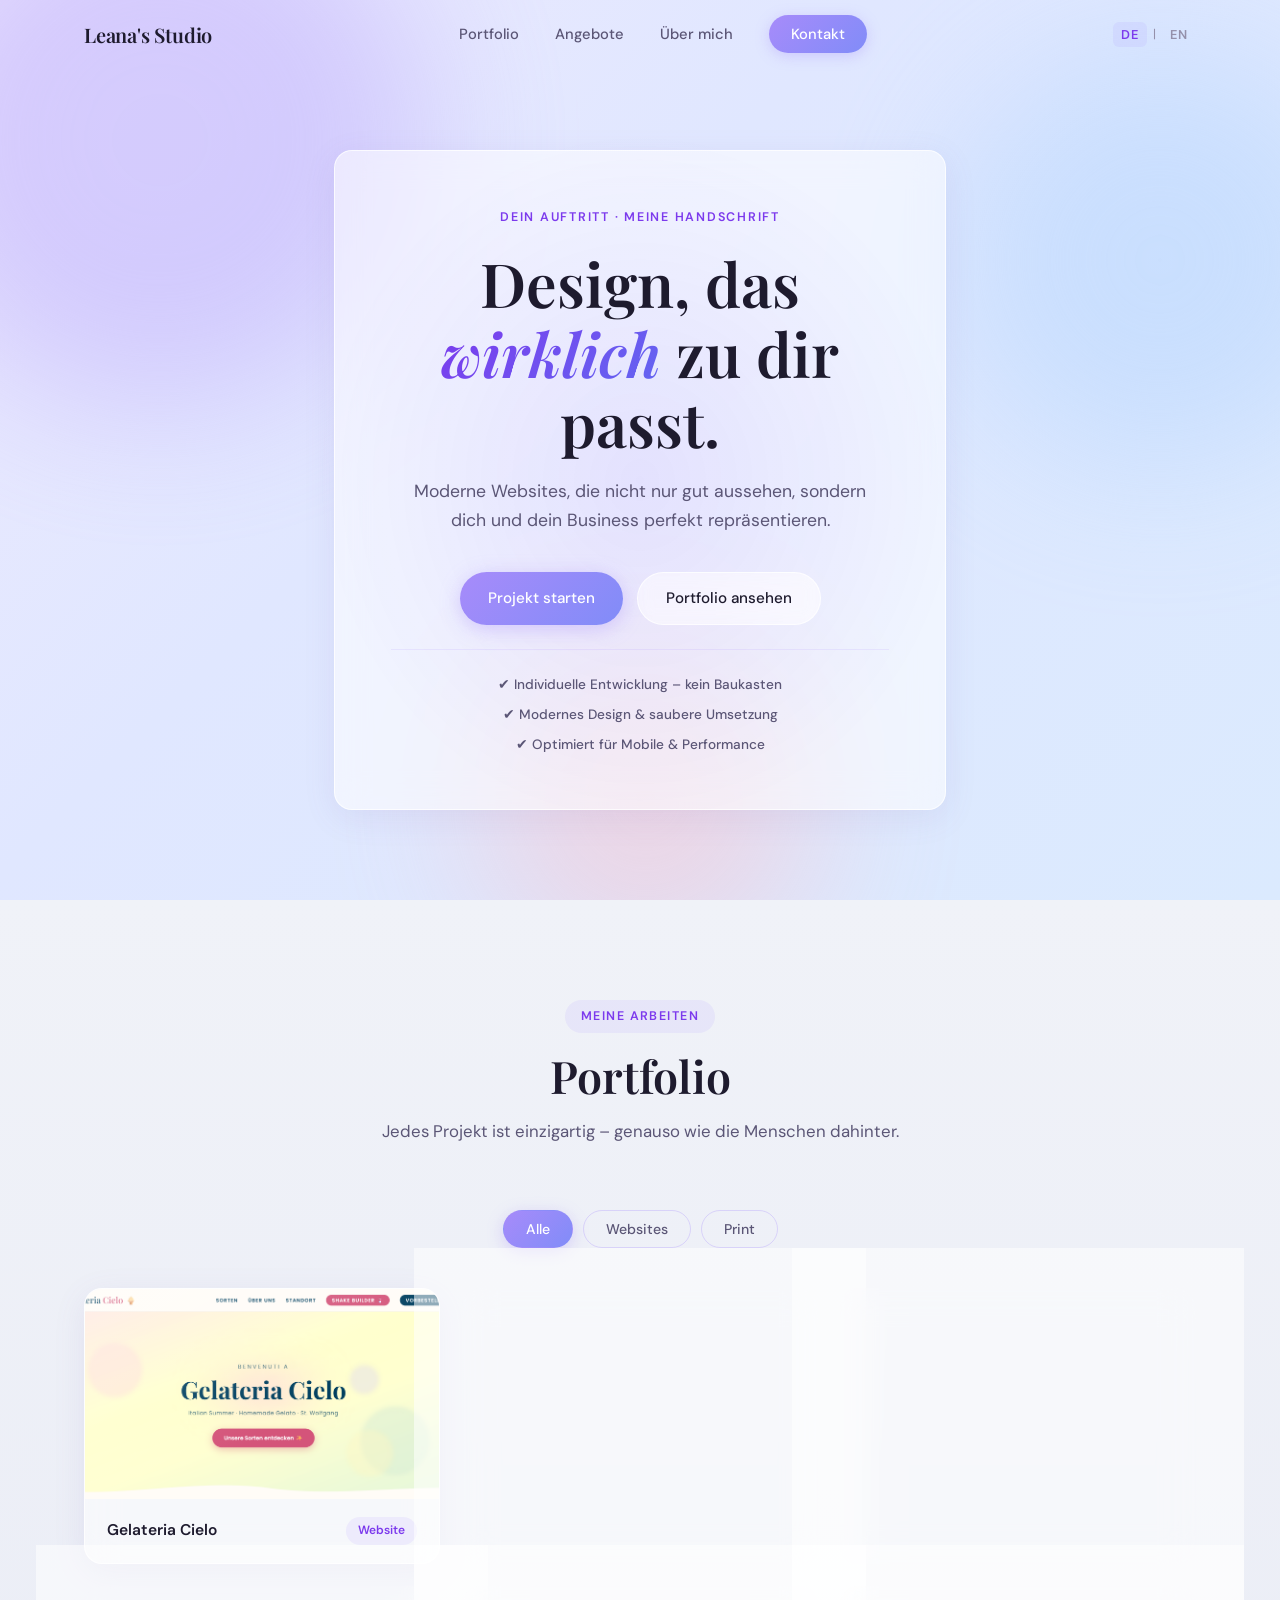
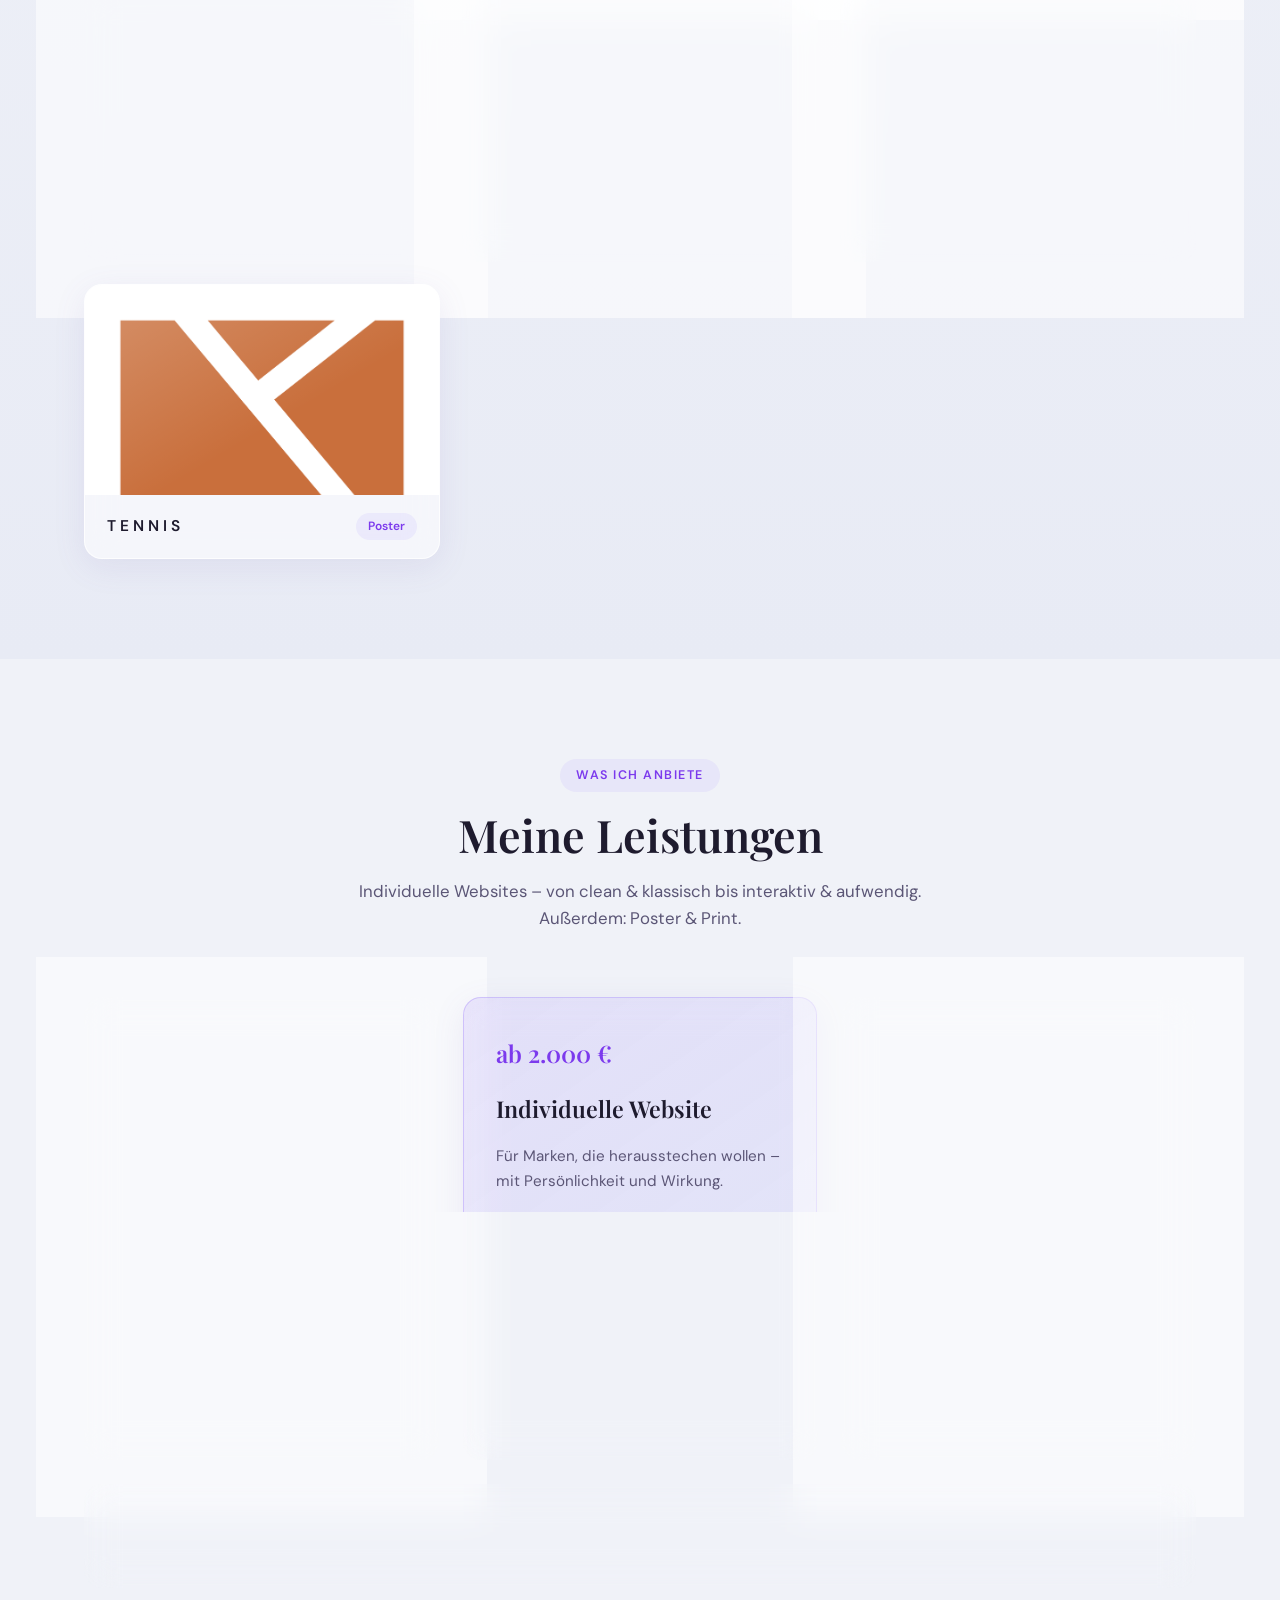
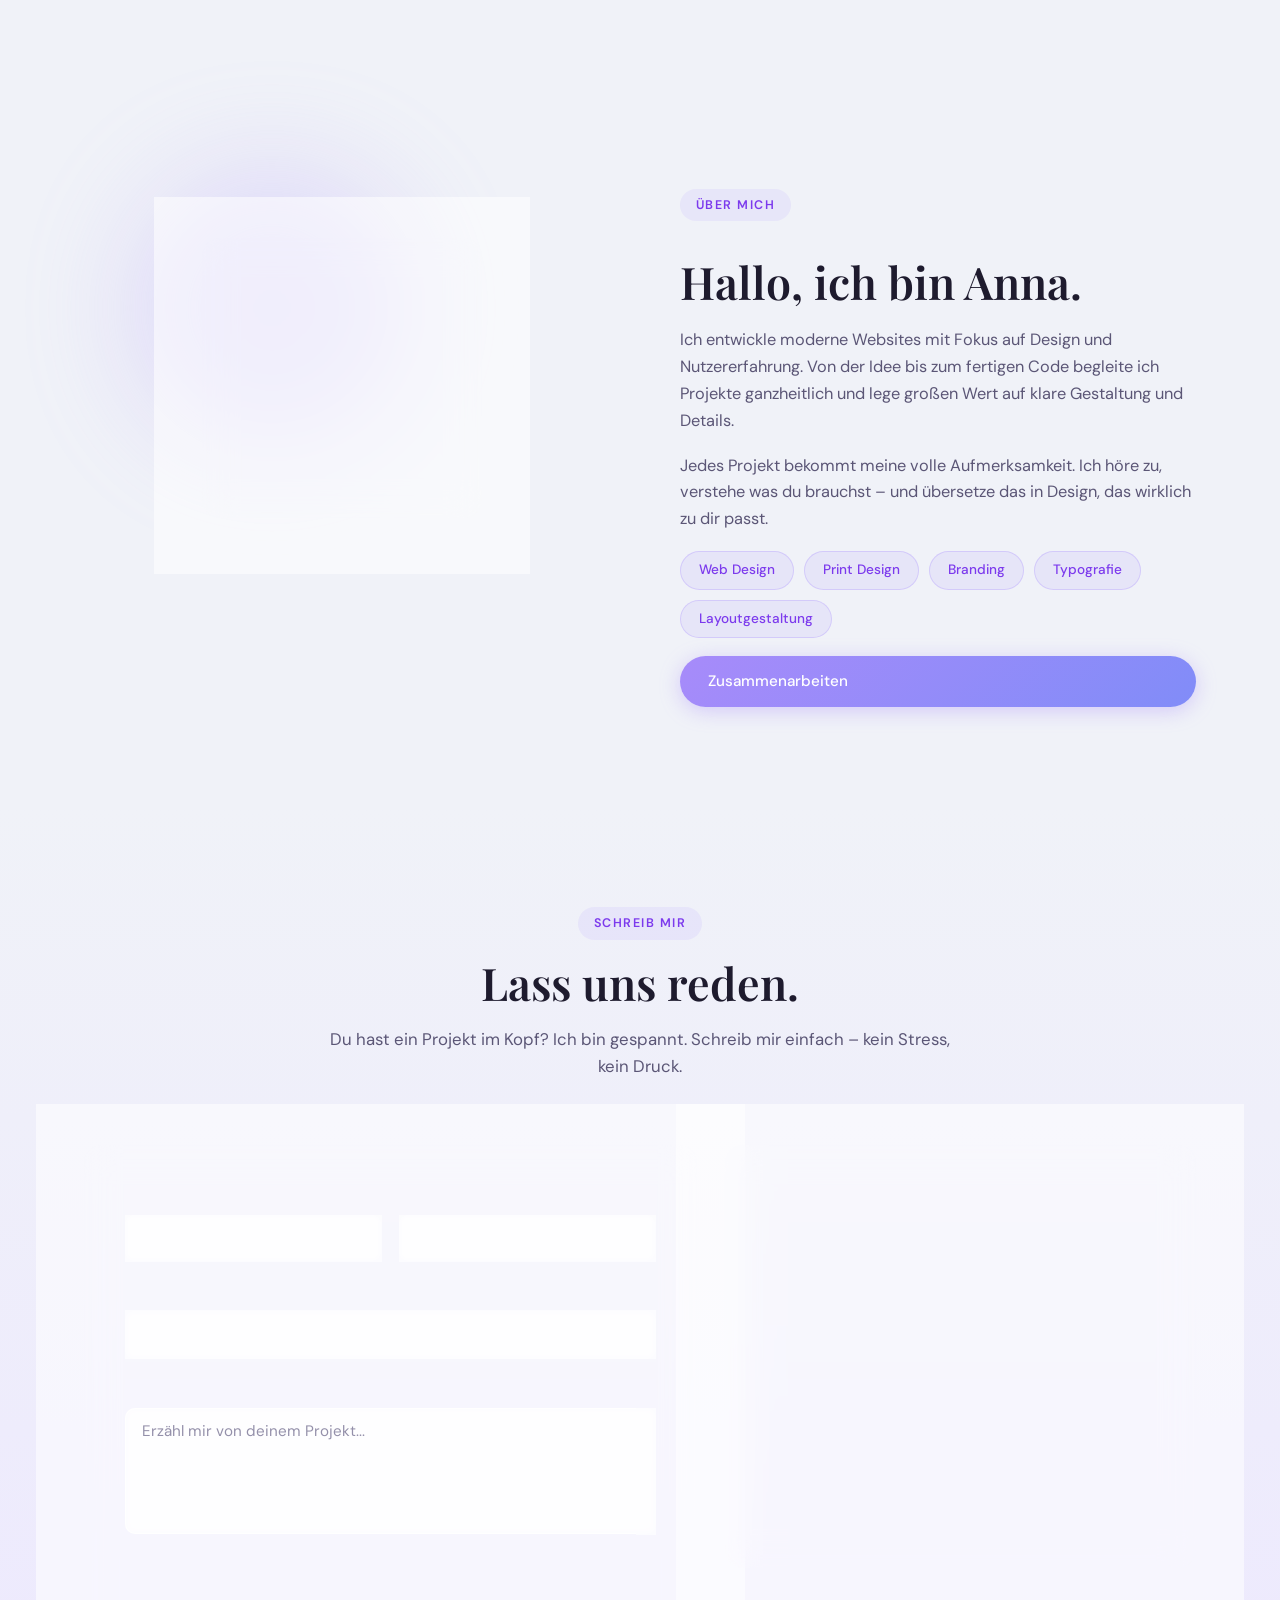
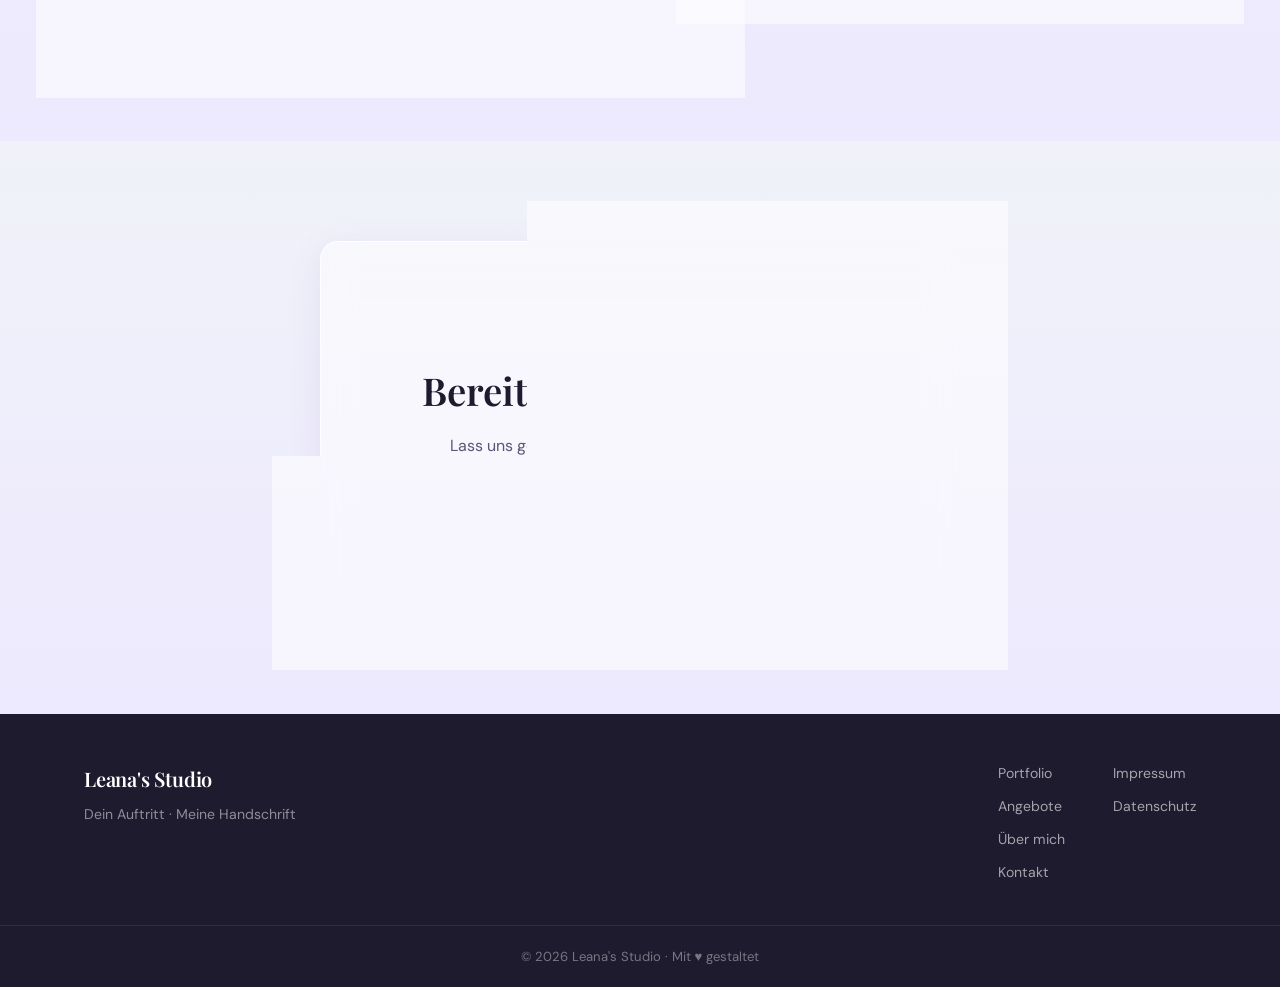
==== commit 7e258d0a: "Update poster & print description" ====
--- a/index.html
+++ b/index.html
@@ -226,7 +226,7 @@
           <div class="angebote__extra-icon">✦</div>
           <div>
             <strong data-i18n="services.extra.title">Poster & Print</strong>
-            <p data-i18n="services.extra.desc">Druckfertige Poster, Flyer und Grafiken – individuell gestaltet, schnell geliefert. Preis nach Absprache.</p>
+            <p data-i18n="services.extra.desc">Druckfertige Poster, Flyer und Grafiken – individuell gestaltet, druckfertig. Preis nach Absprache.</p>
           </div>
           <a href="#kontakt" class="btn btn--outline" data-i18n="services.cta">Anfrage stellen</a>
         </div>
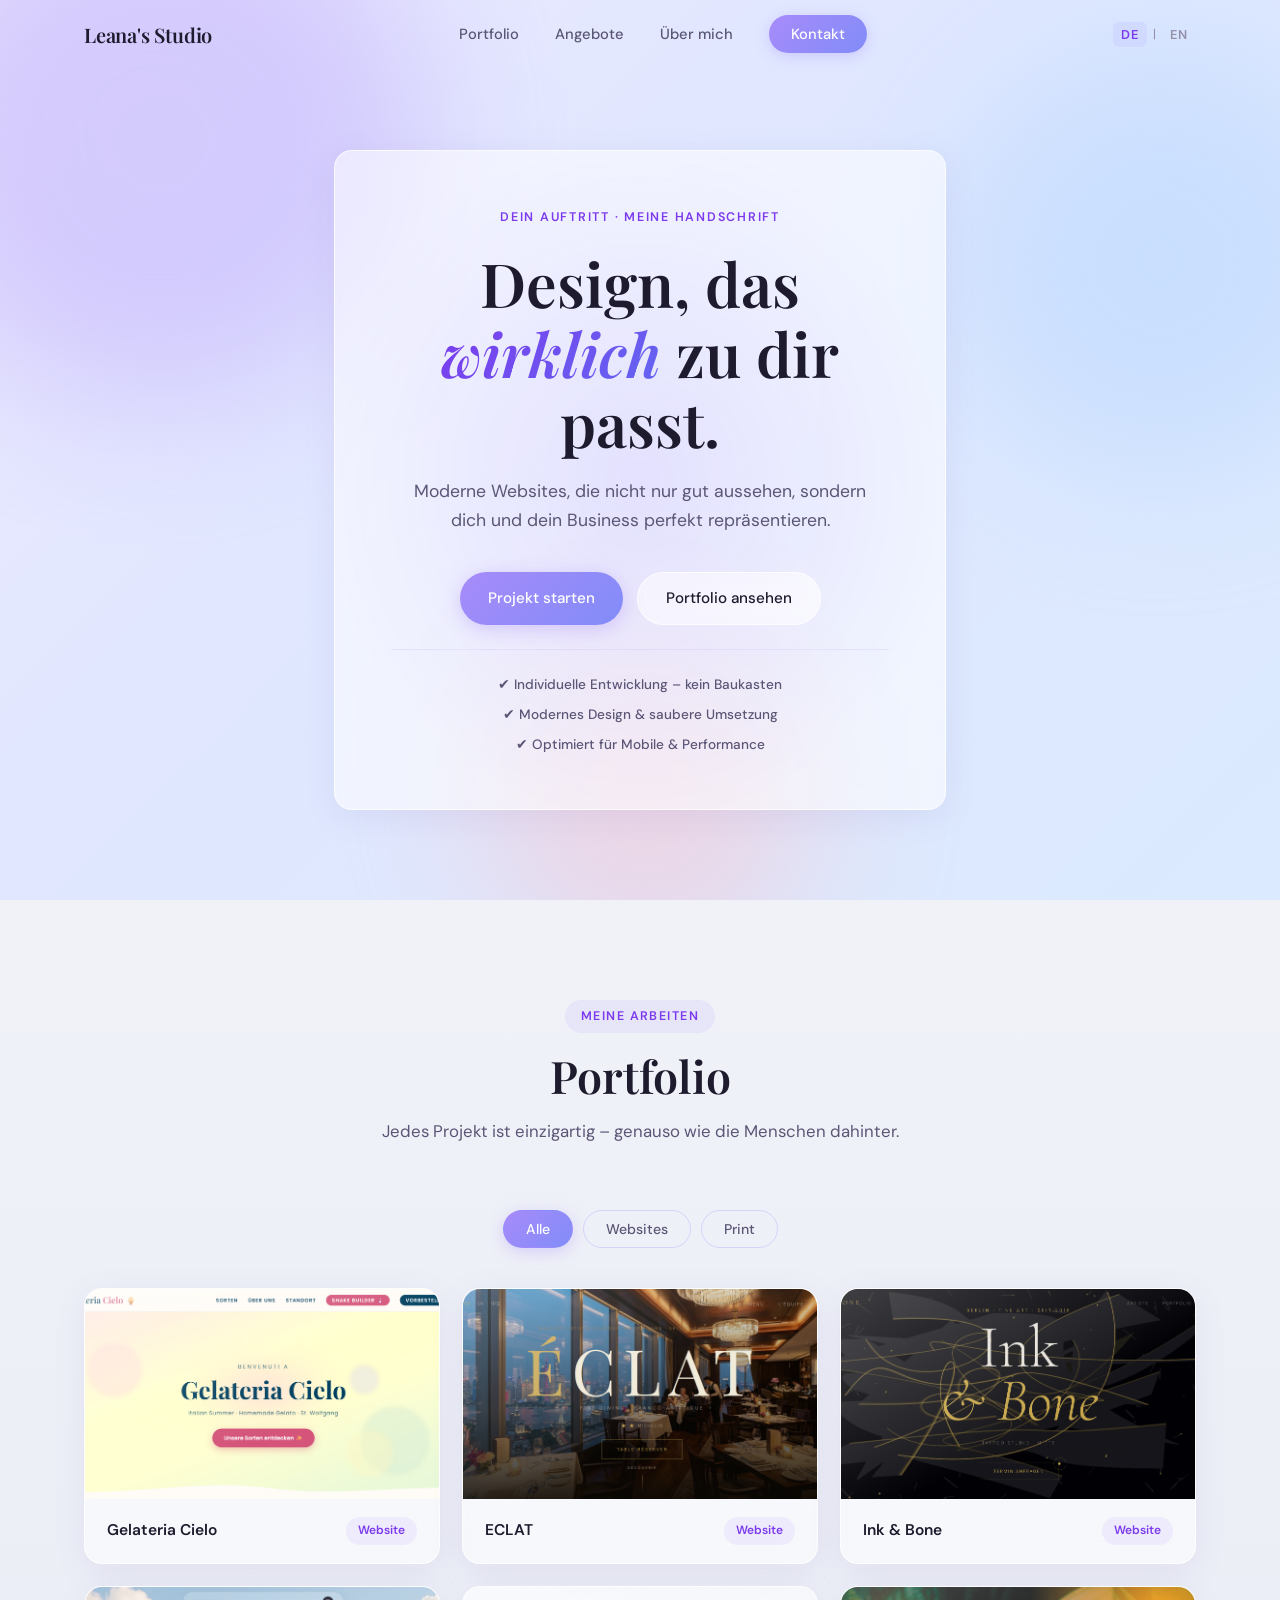
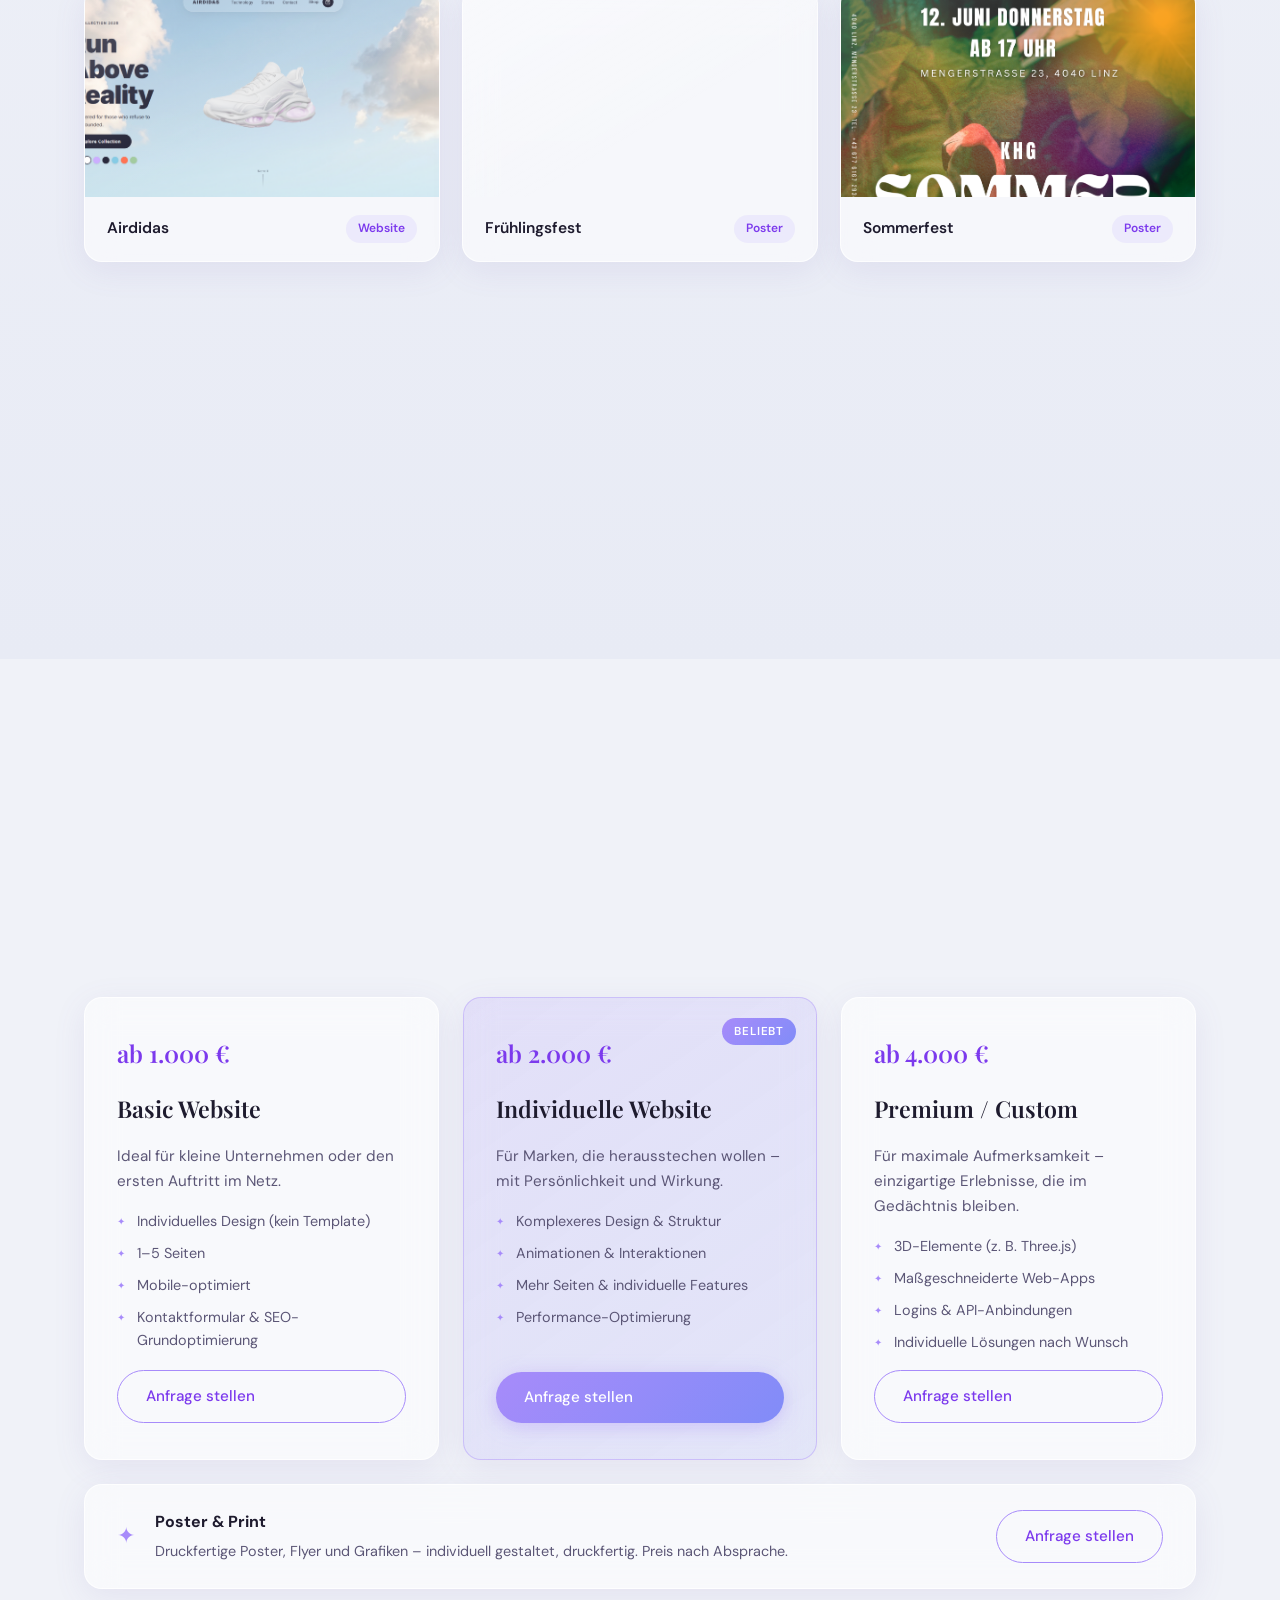
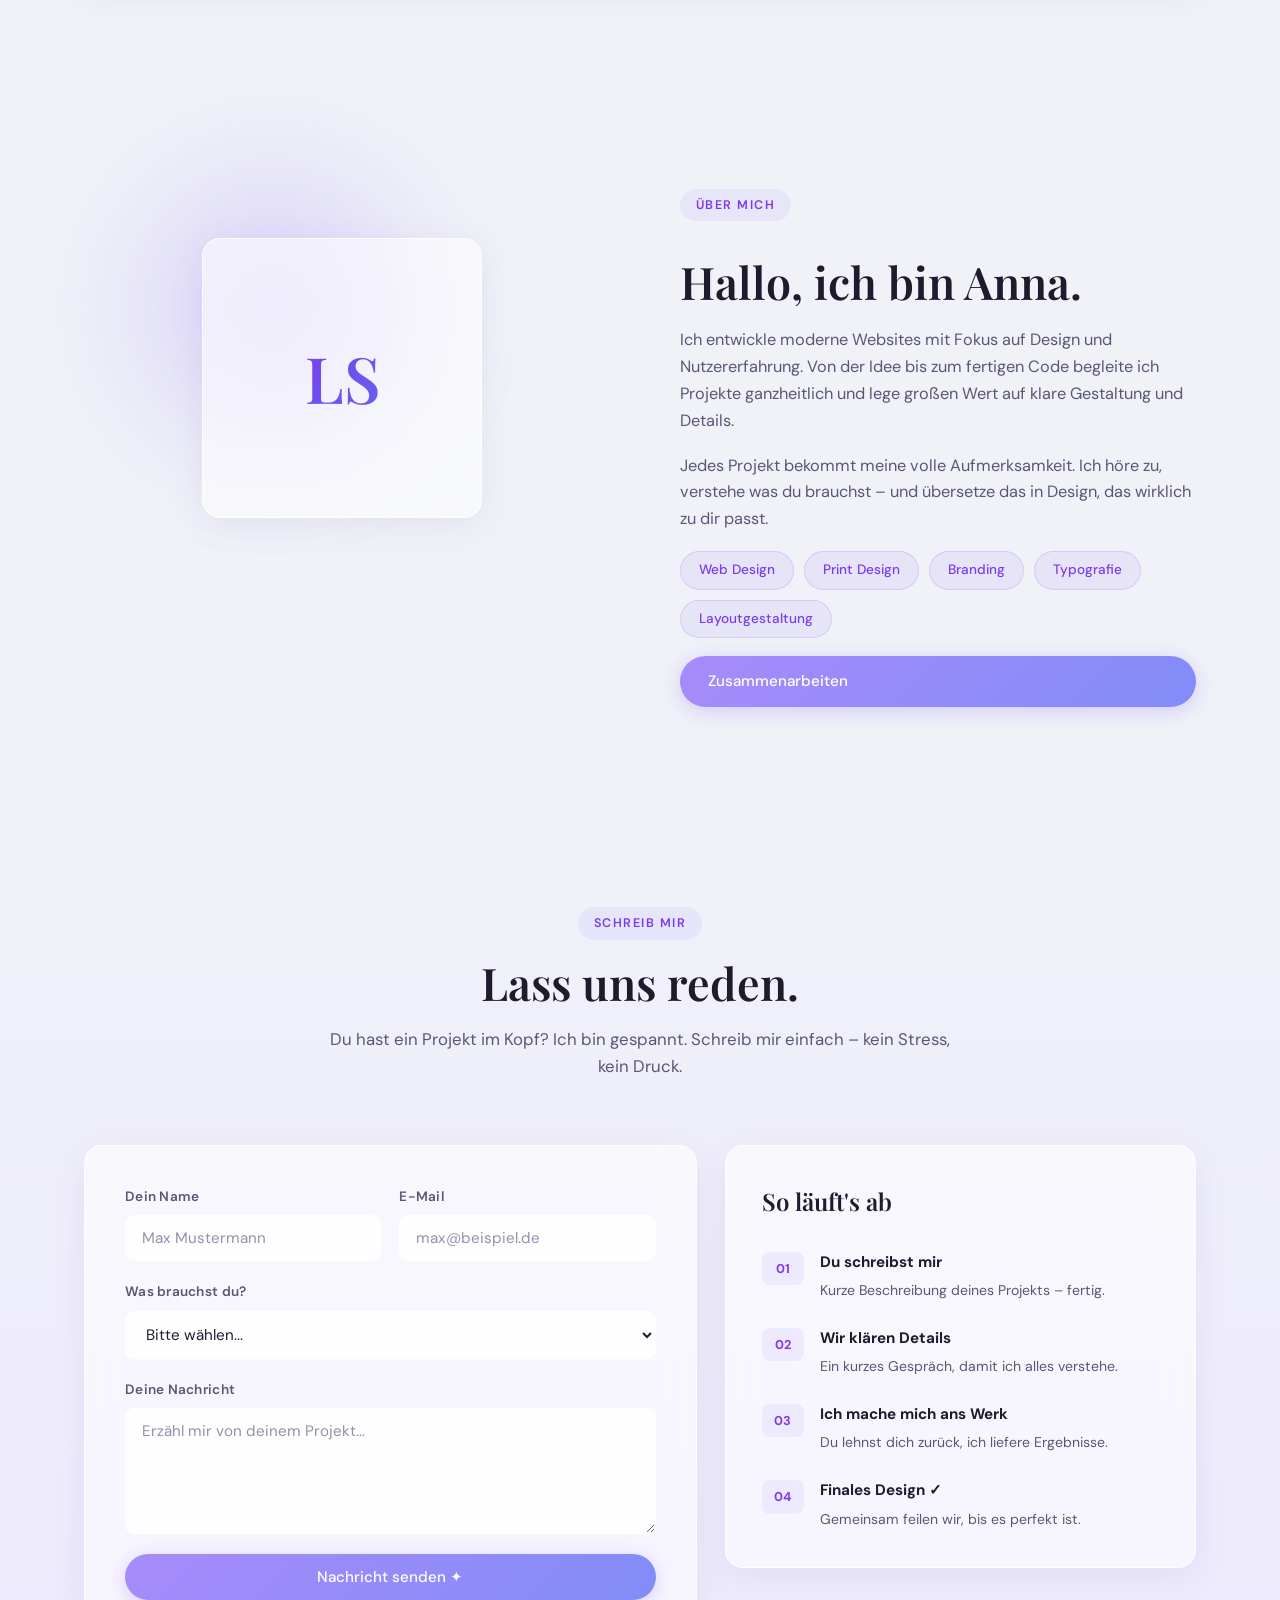
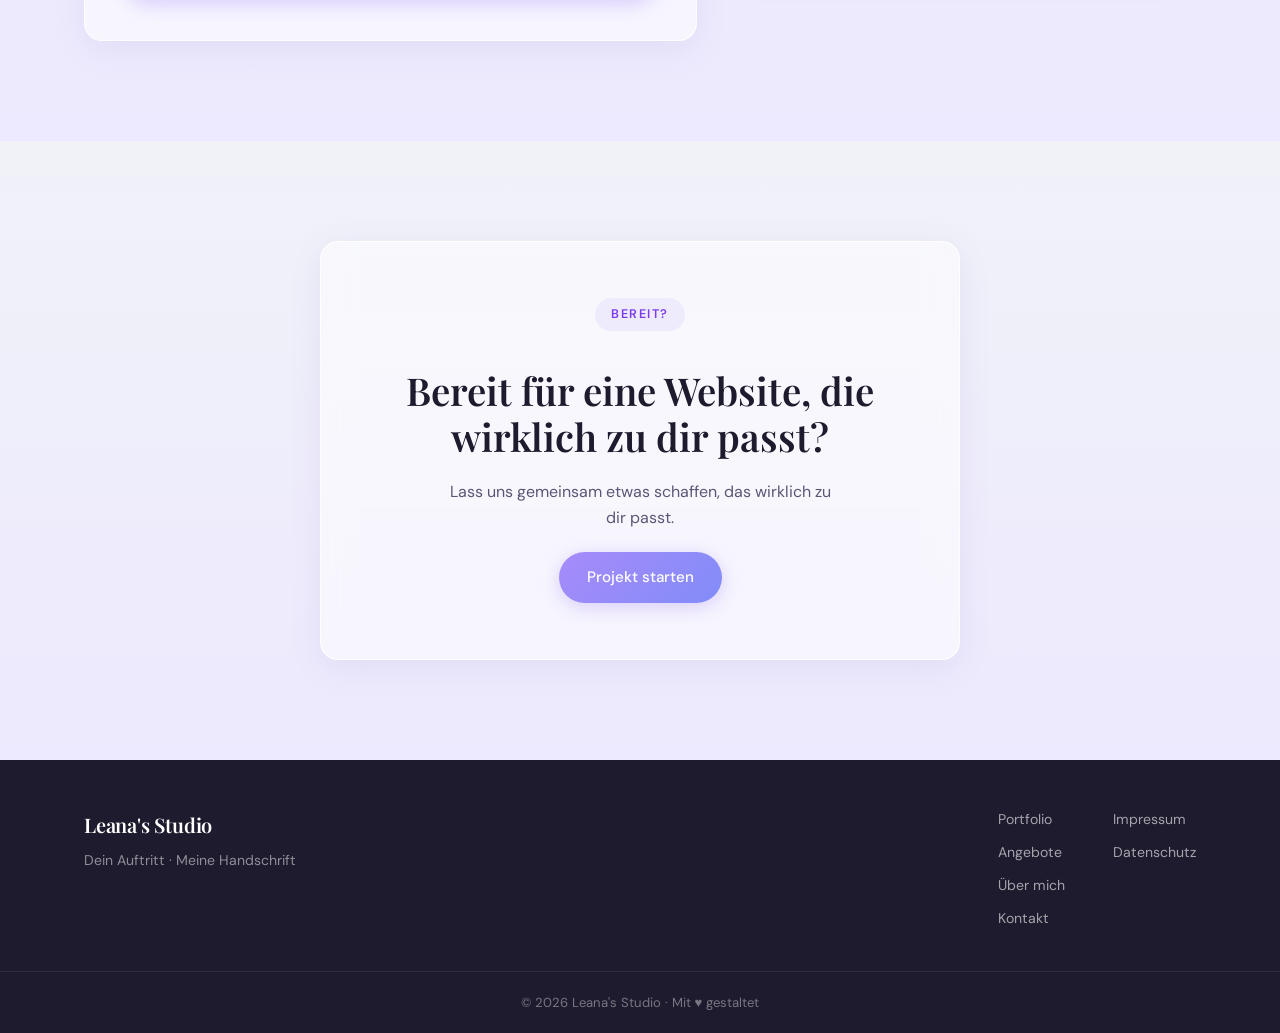
==== commit de63024d: "Update final CTA title" ====
--- a/index.html
+++ b/index.html
@@ -360,7 +360,7 @@
     <div class="container">
       <div class="glass-card finalcta__card reveal">
         <span class="section__tag" data-i18n="cta.tag">Bereit?</span>
-        <h2 class="finalcta__title" data-i18n="cta.title">Bereit für deine Website?</h2>
+        <h2 class="finalcta__title" data-i18n="cta.title">Bereit für eine Website, die wirklich zu dir passt?</h2>
         <p data-i18n="cta.sub">Lass uns gemeinsam etwas schaffen, das wirklich zu dir passt.</p>
         <a href="#kontakt" class="btn btn--primary" data-i18n="cta.btn">Projekt starten</a>
       </div>
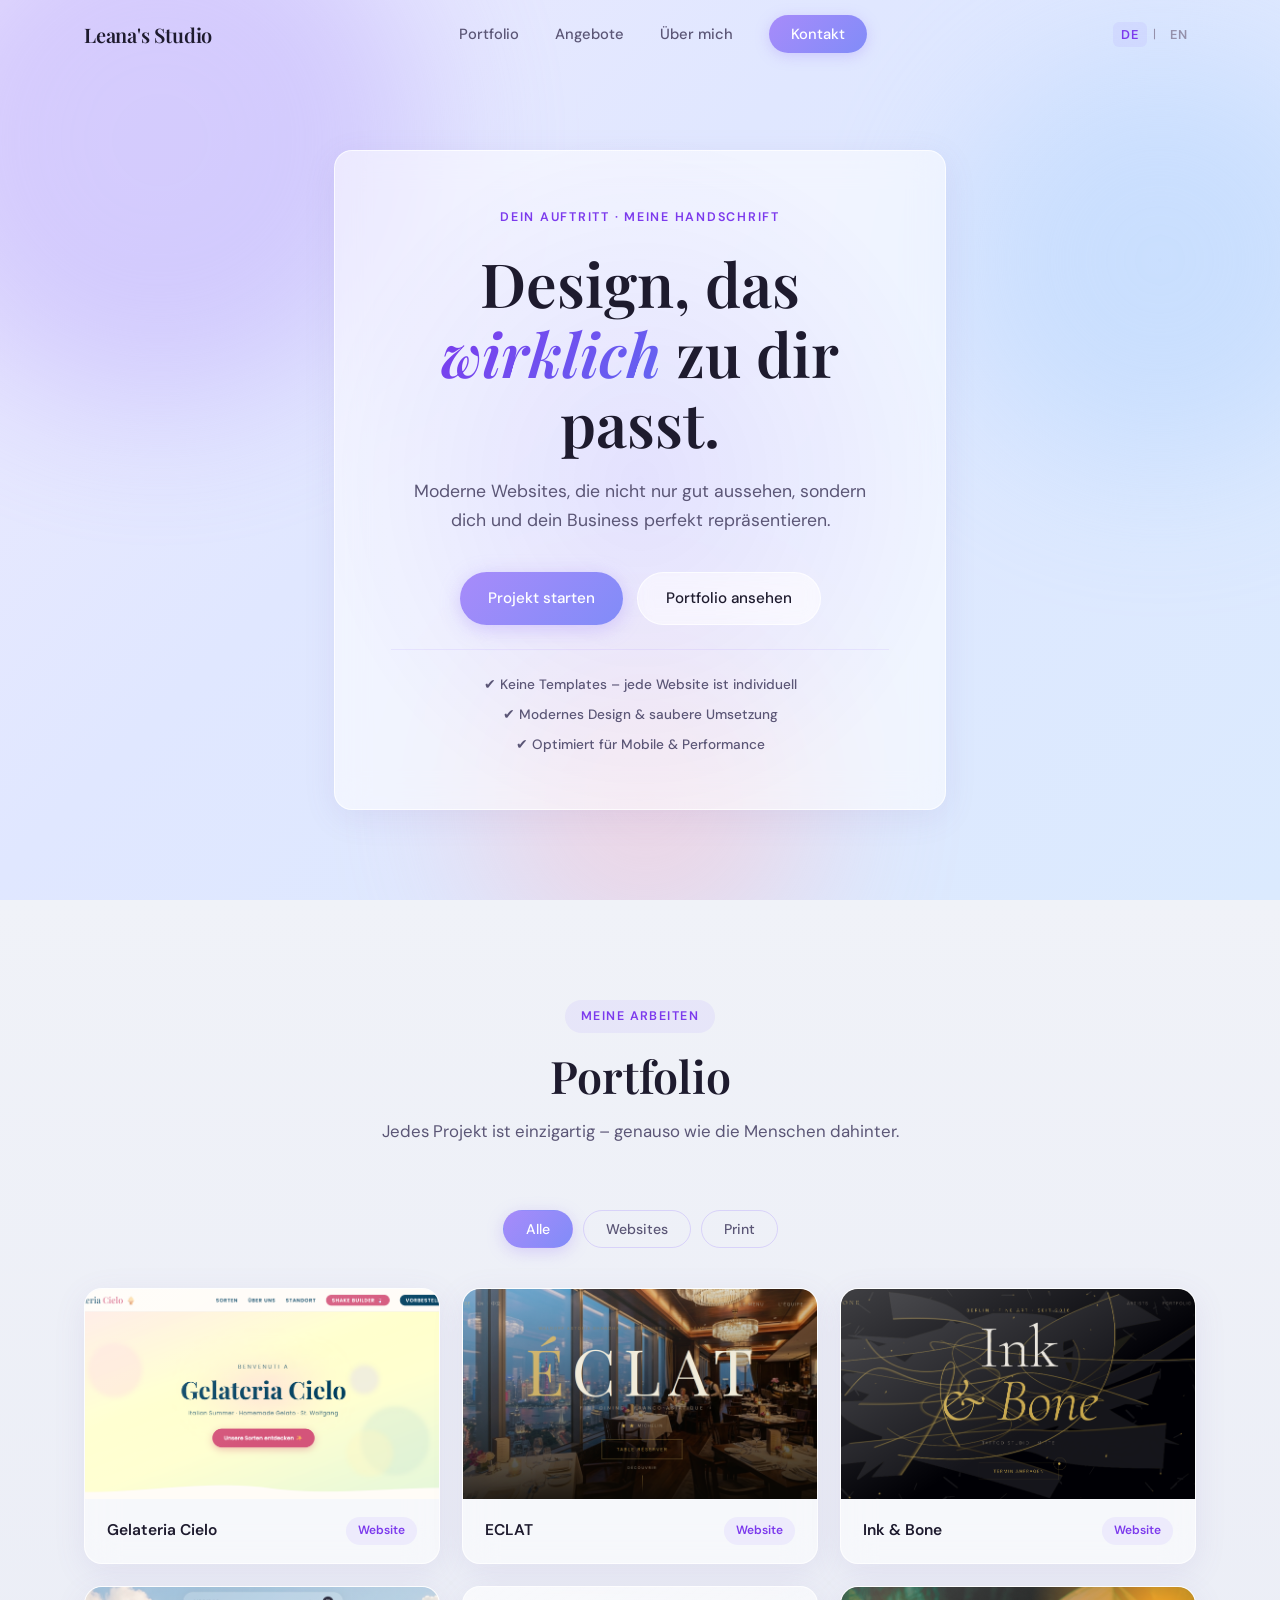
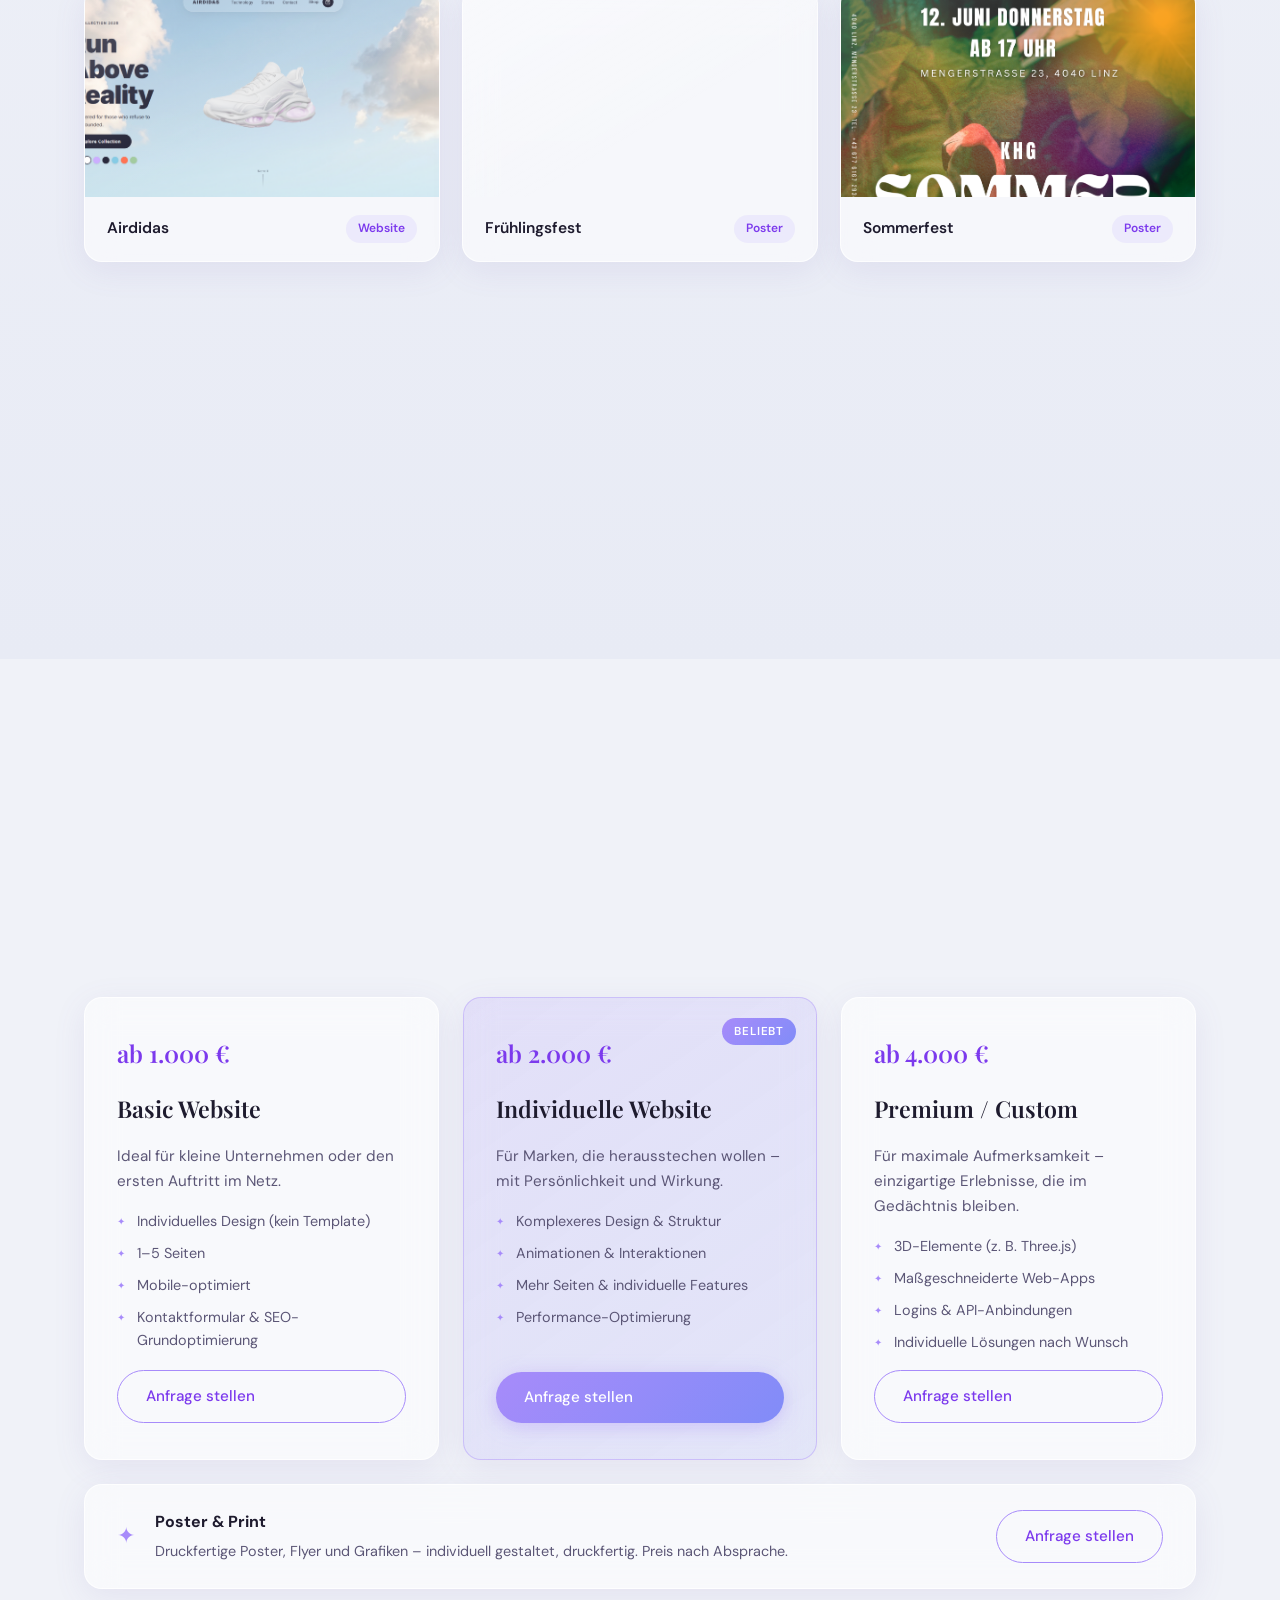
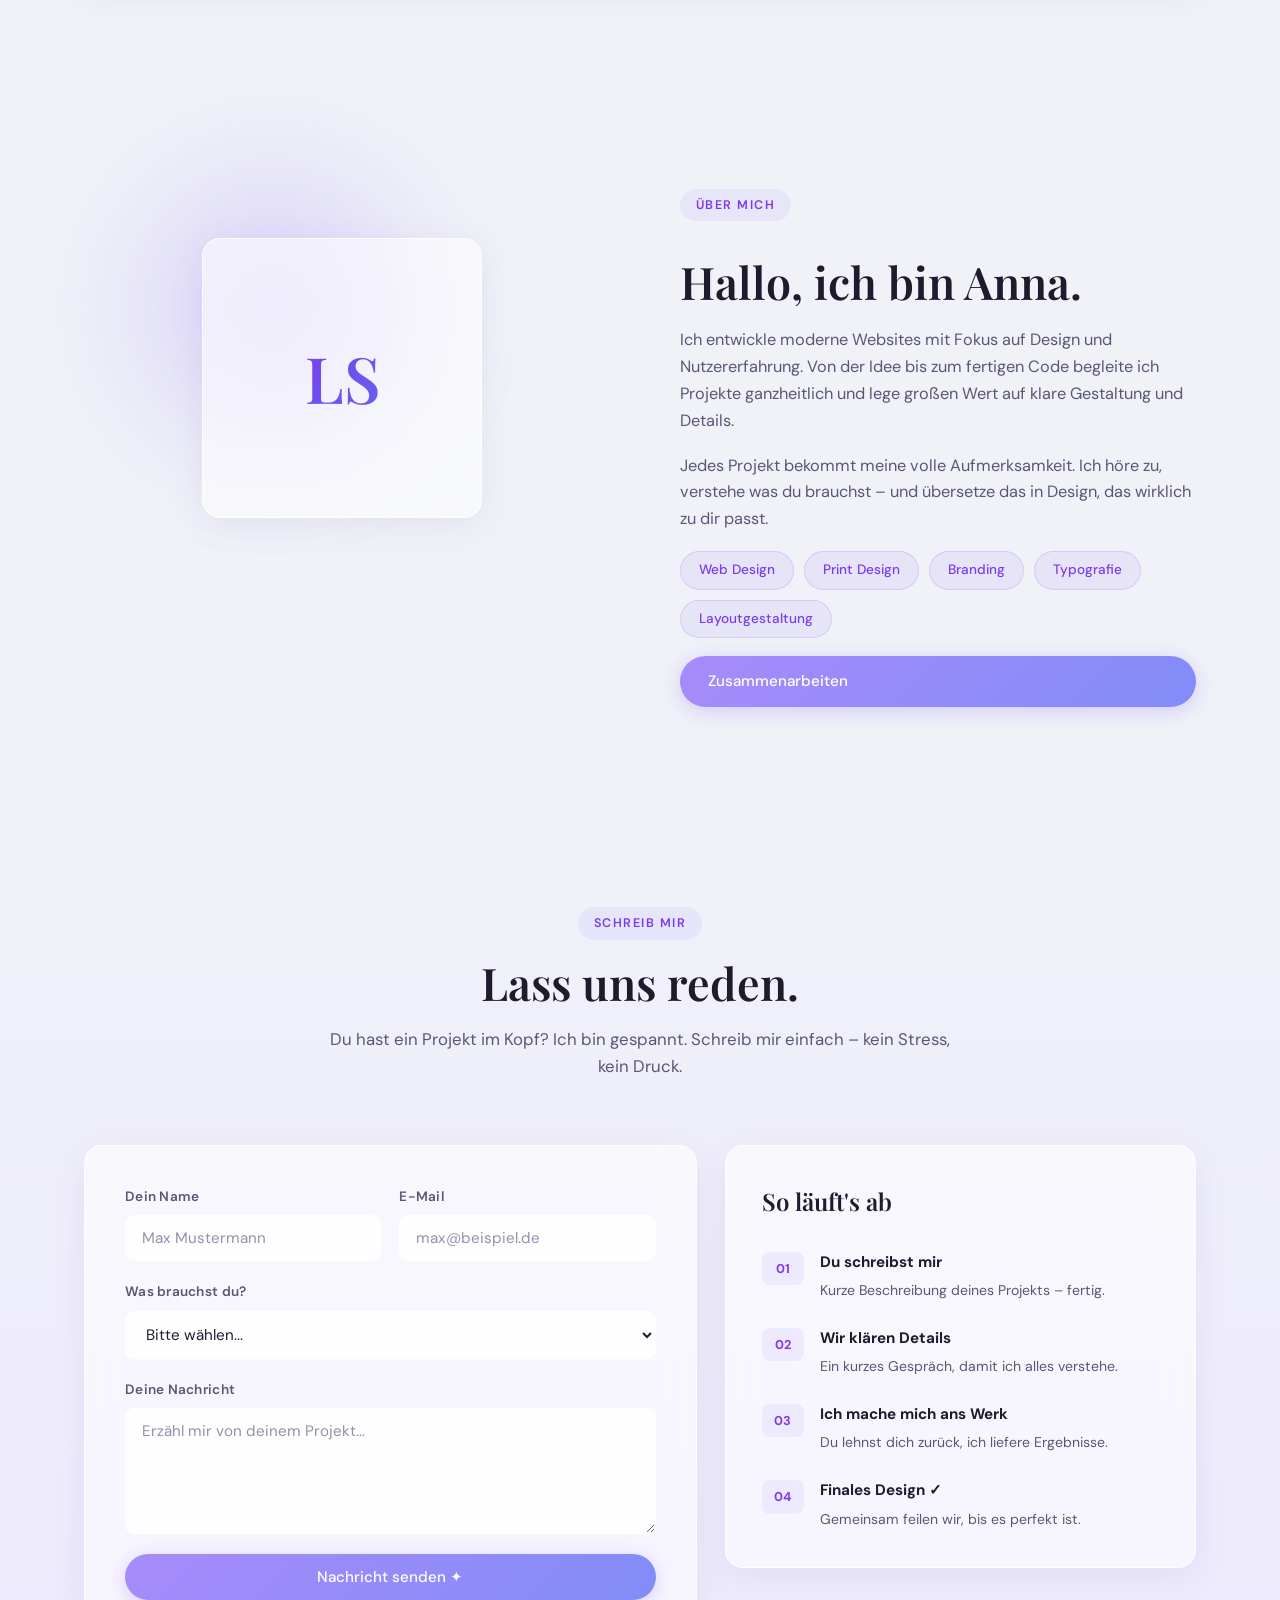
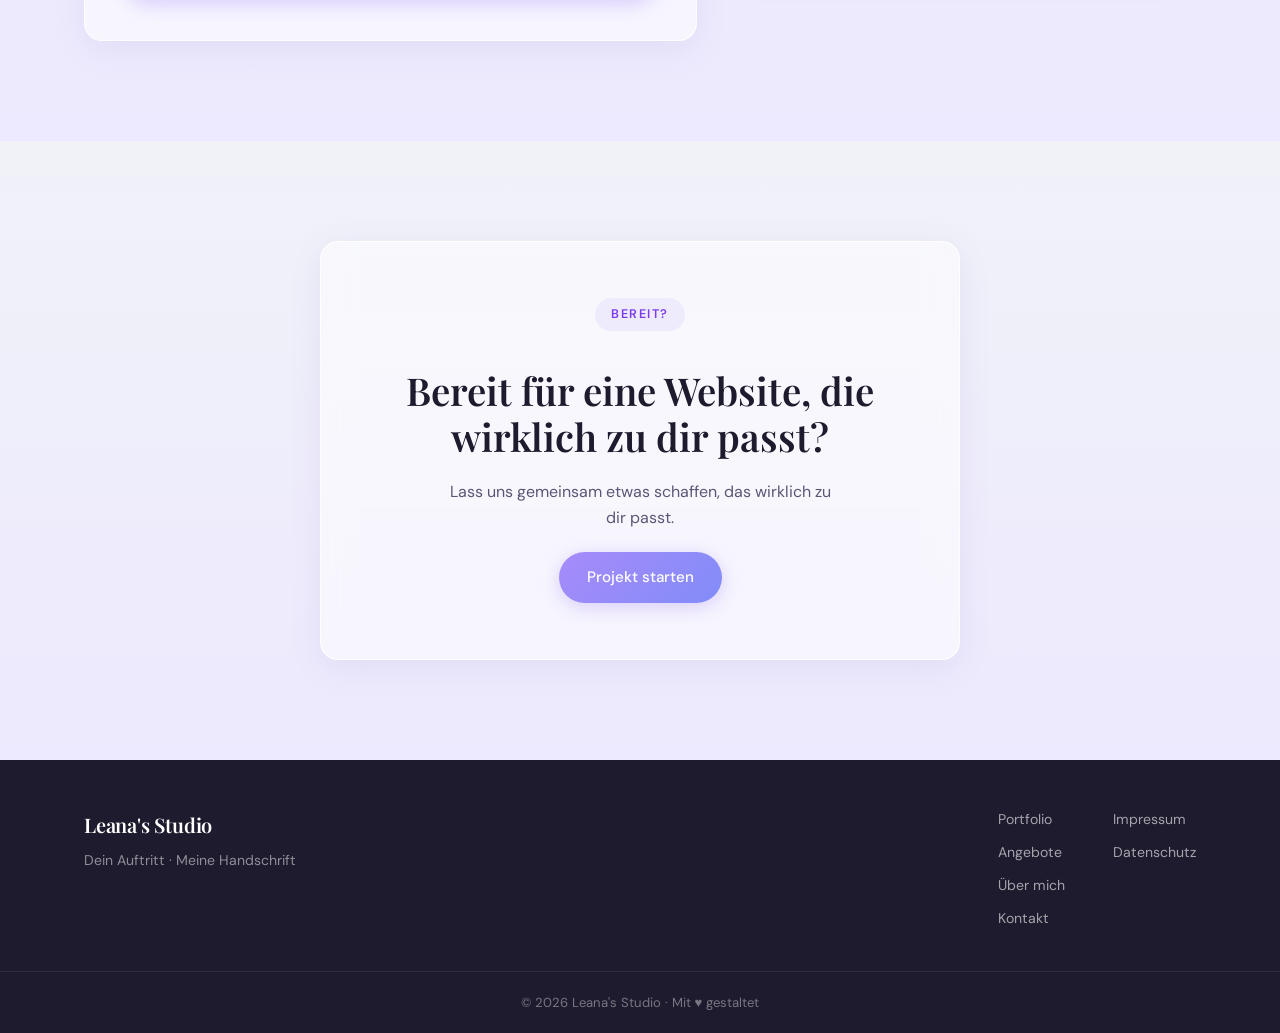
==== commit 8c365ded: "Update trust bullet 1 text" ====
--- a/index.html
+++ b/index.html
@@ -61,7 +61,7 @@
           <a href="#portfolio" class="btn btn--ghost" data-i18n="hero.btn2">Portfolio ansehen</a>
         </div>
         <div class="hero__bullets">
-          <span data-i18n="hero.bullet1">✔ Individuelle Entwicklung – kein Baukasten</span>
+          <span data-i18n="hero.bullet1">✔ Keine Templates – jede Website ist individuell</span>
           <span data-i18n="hero.bullet2">✔ Modernes Design & saubere Umsetzung</span>
           <span data-i18n="hero.bullet3">✔ Optimiert für Mobile & Performance</span>
         </div>
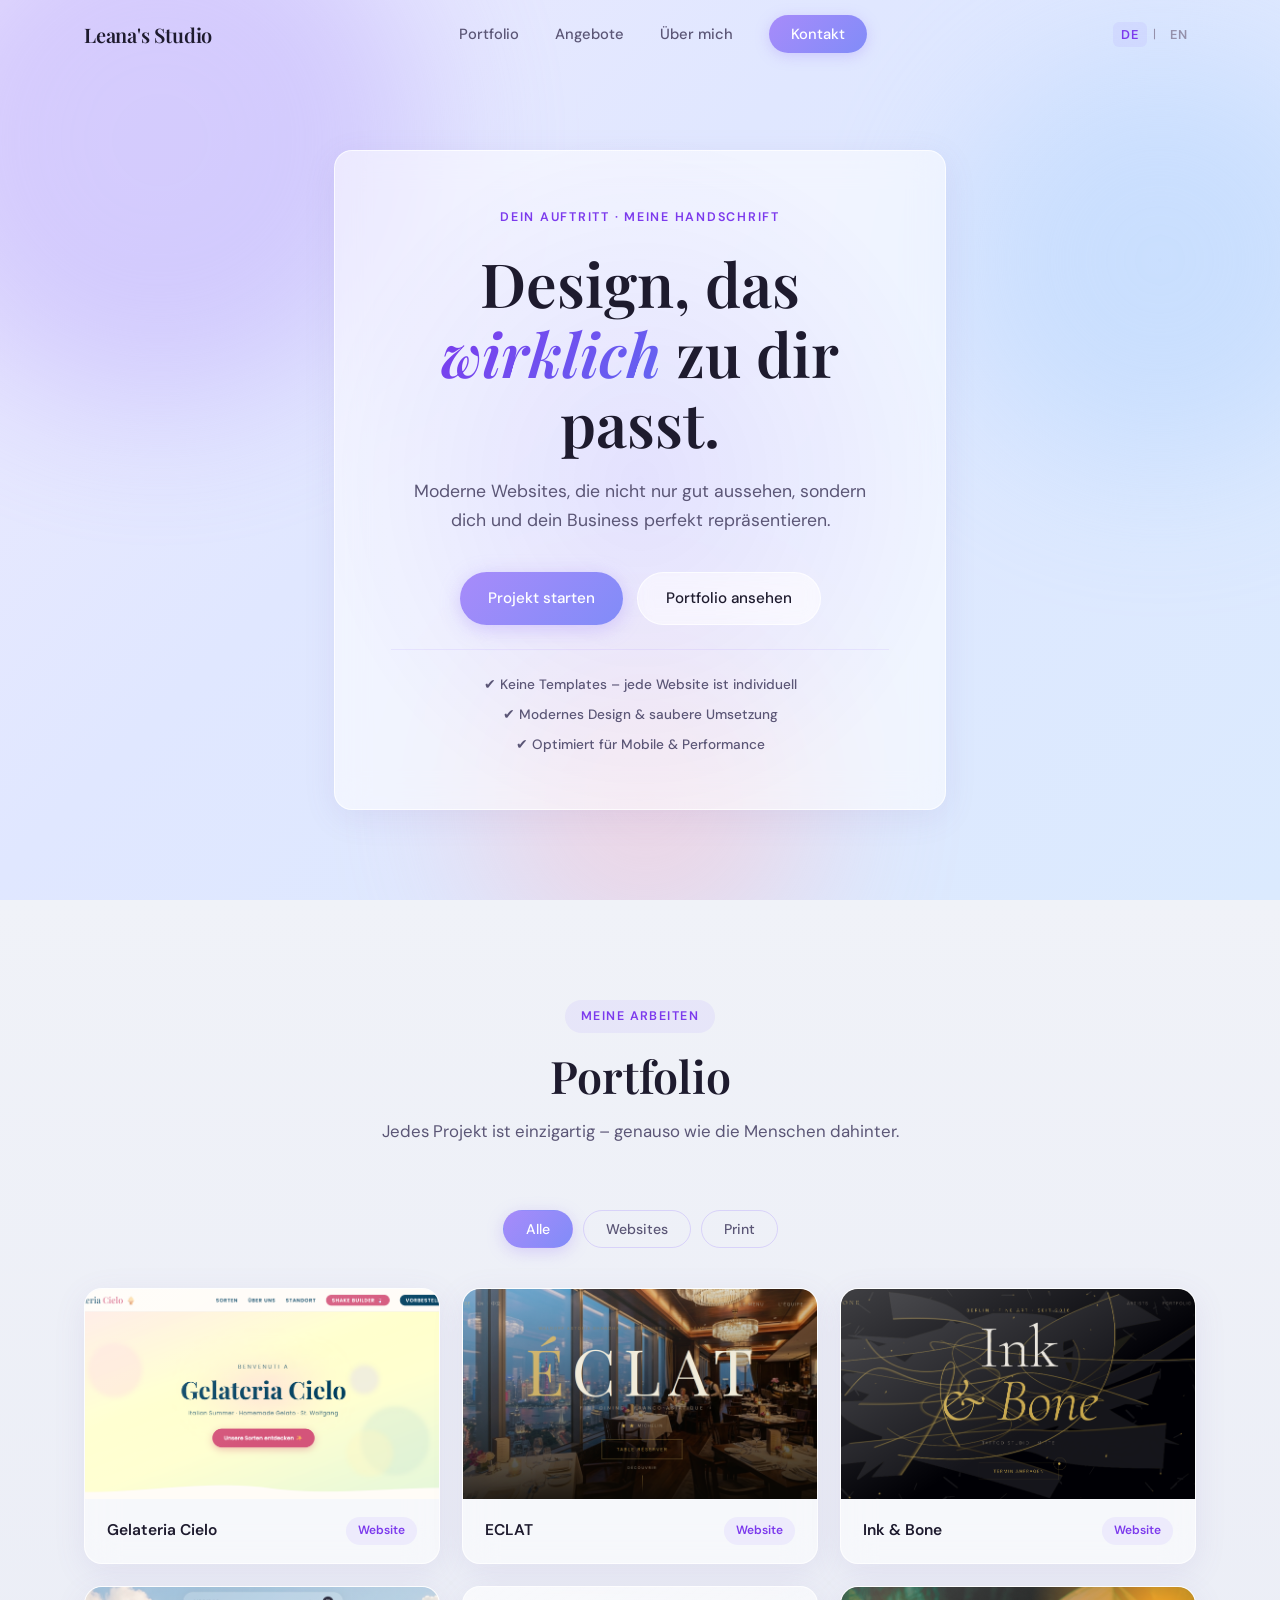
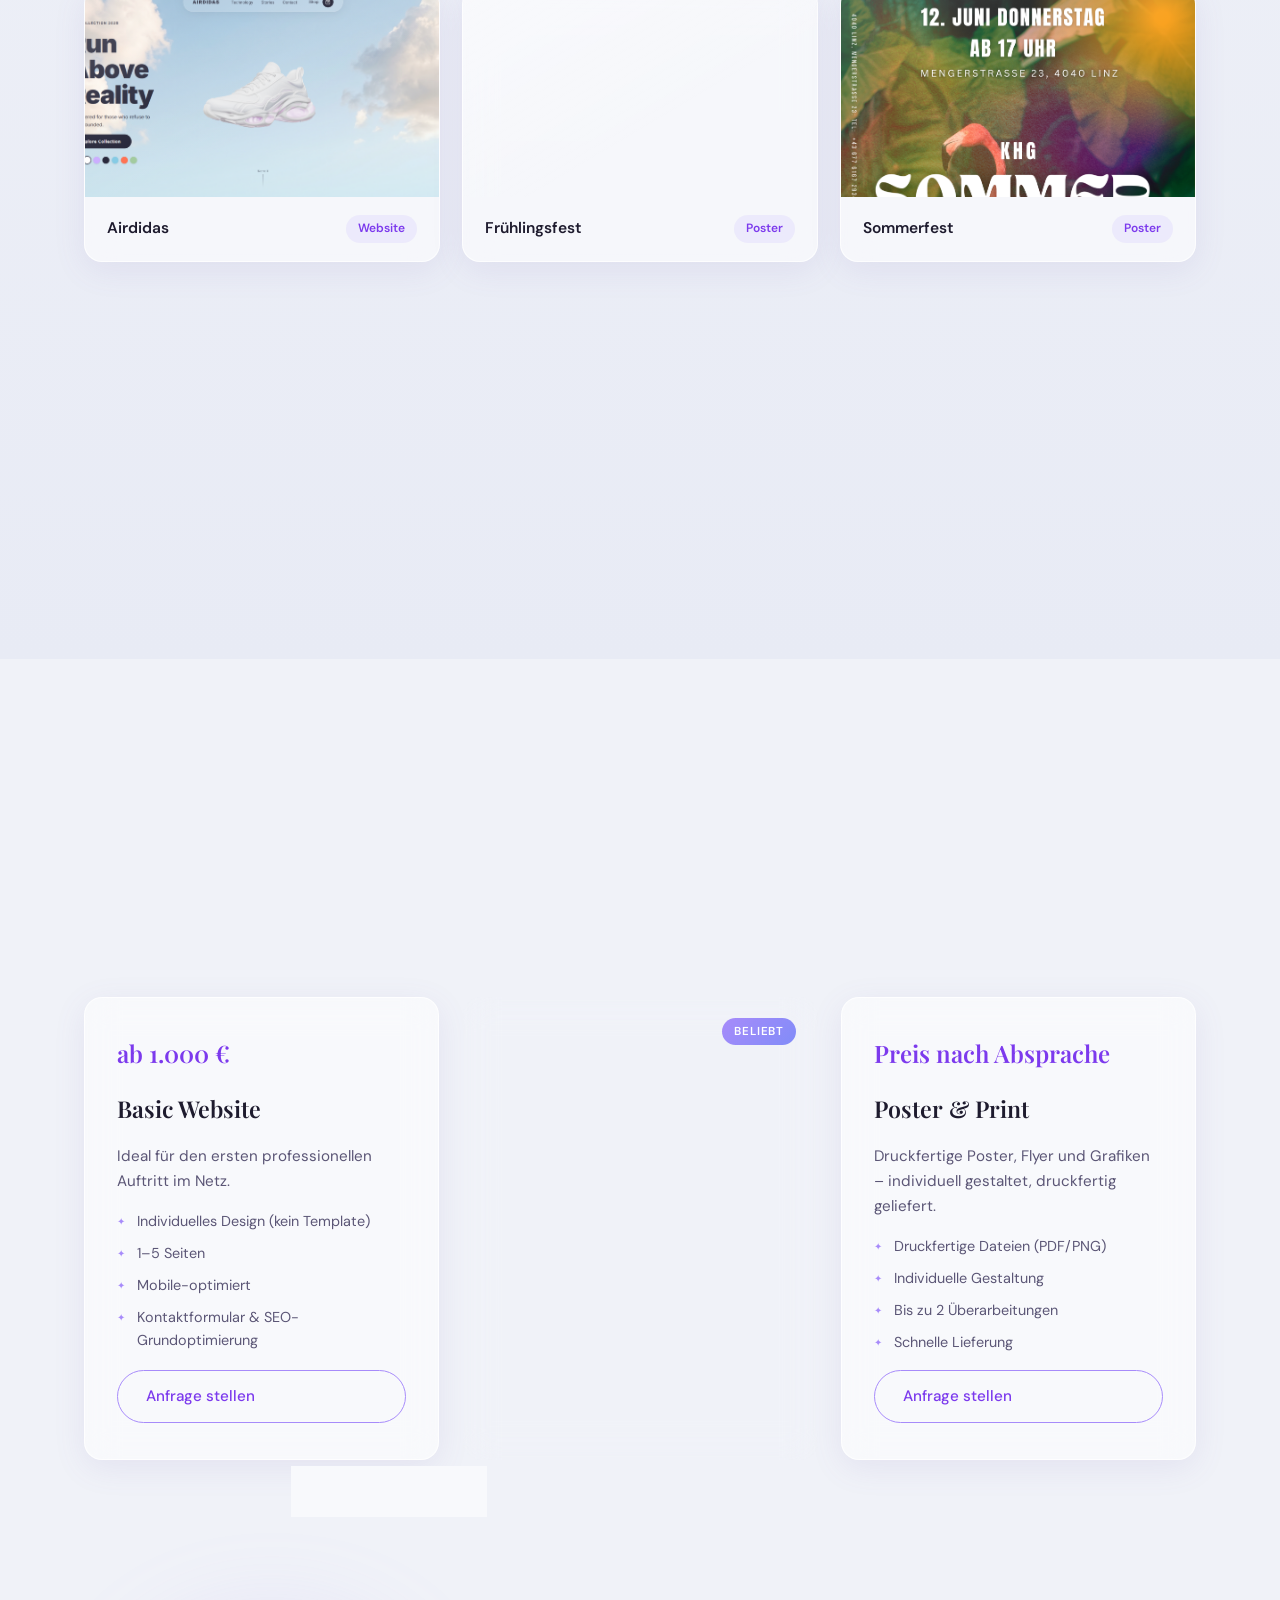
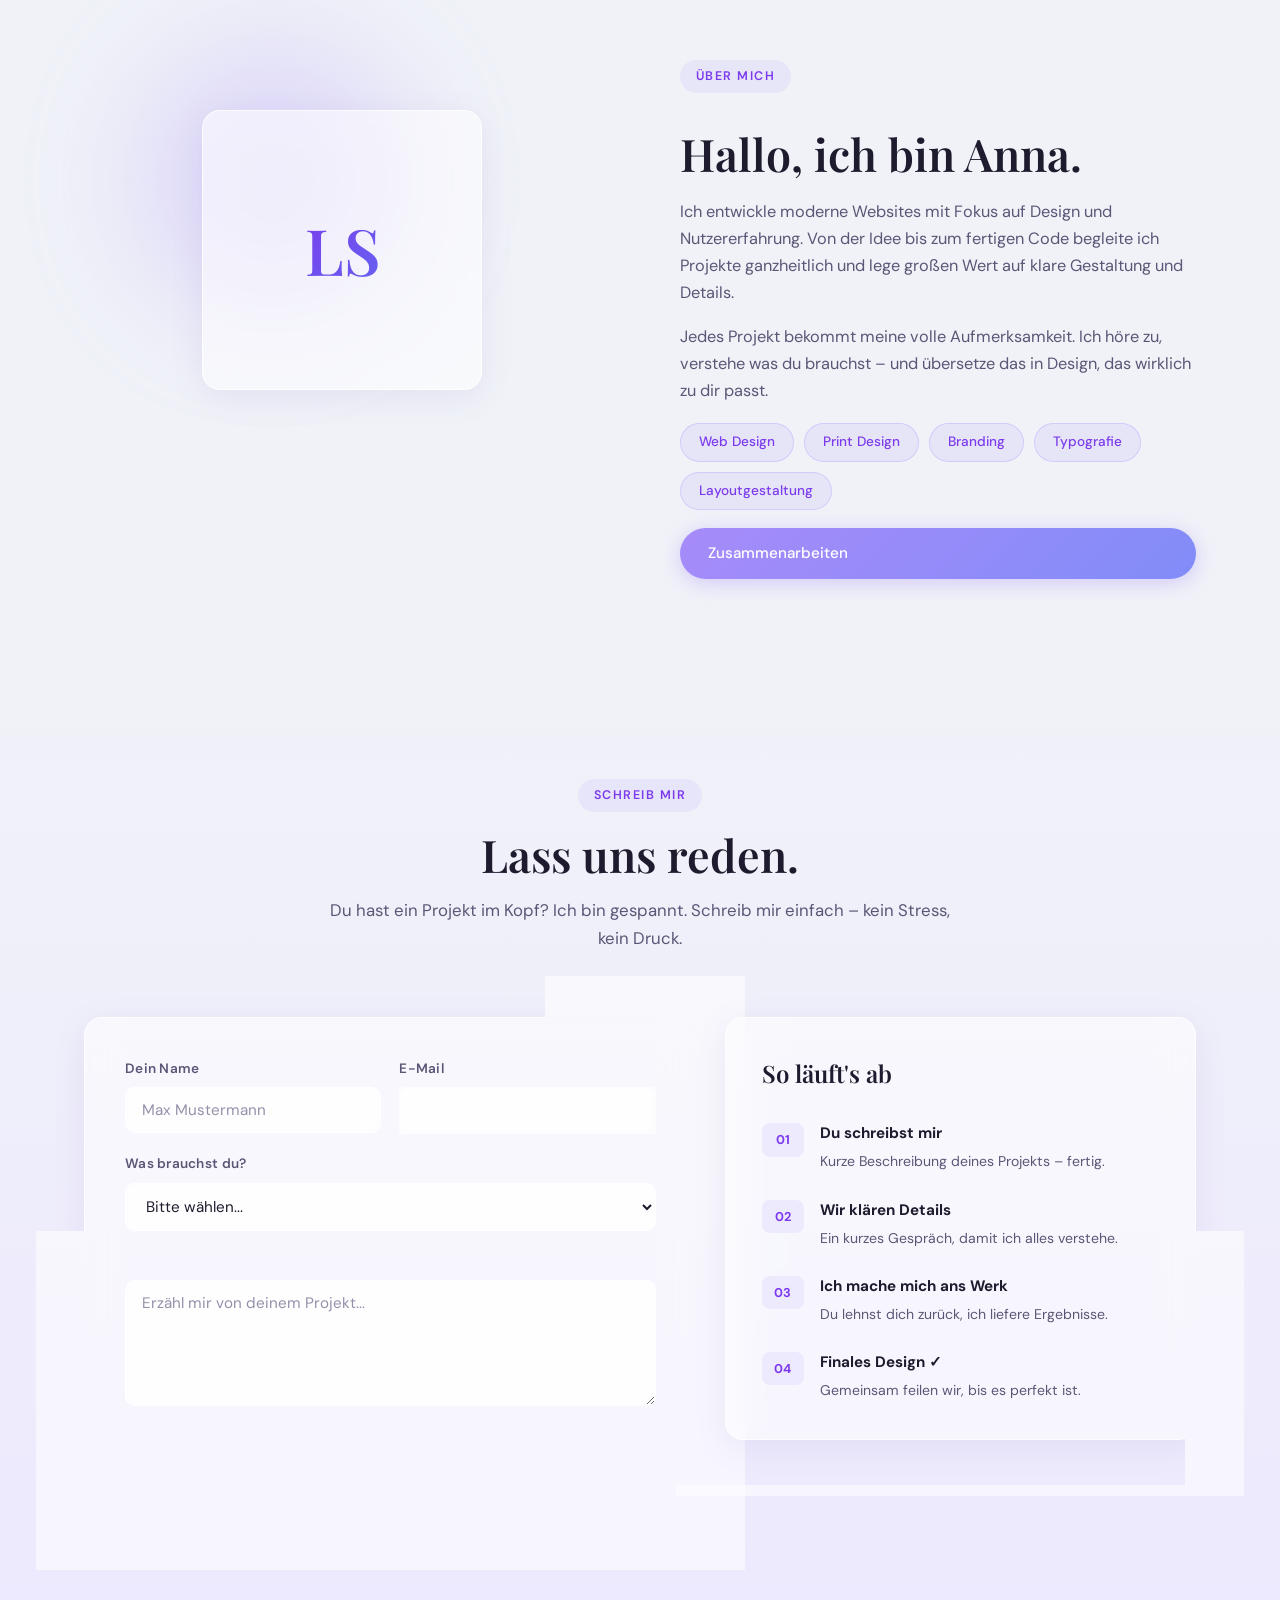
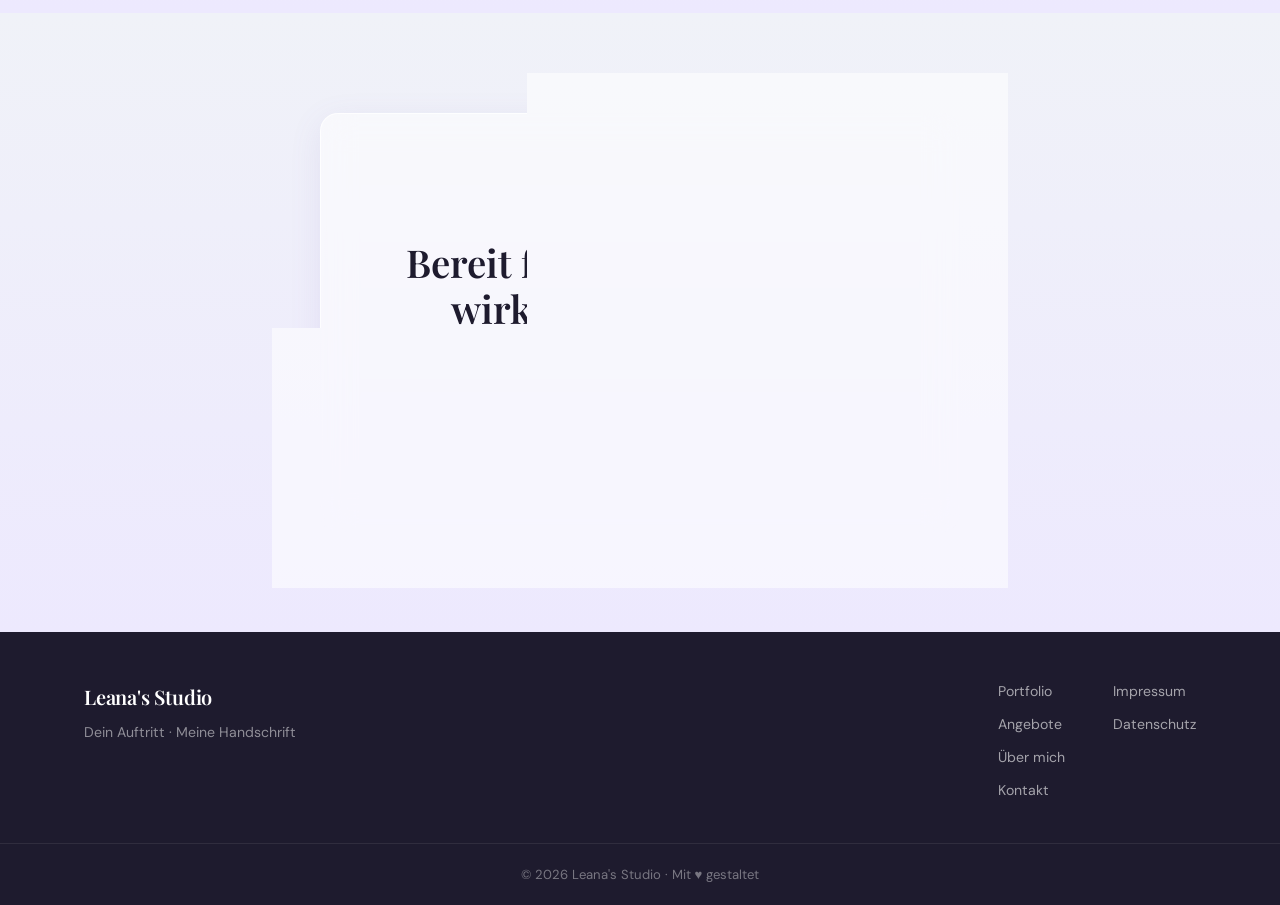
==== commit 8ab797e5: "Simplify services to Basic, Premium/Custom, Poster & Print" ====
--- a/index.html
+++ b/index.html
@@ -182,7 +182,7 @@
         <div class="glass-card angebote__card reveal">
           <div class="angebote__price" data-i18n="services.price1">ab 1.000 €</div>
           <h3 data-i18n="services.card1.title">Basic Website</h3>
-          <p data-i18n="services.card1.desc">Ideal für kleine Unternehmen oder den ersten Auftritt im Netz.</p>
+          <p data-i18n="services.card1.desc">Ideal für den ersten professionellen Auftritt im Netz.</p>
           <ul class="angebote__list">
             <li data-i18n="services.card1.li1">Individuelles Design (kein Template)</li>
             <li data-i18n="services.card1.li2">1–5 Seiten</li>
@@ -195,41 +195,30 @@
         <div class="glass-card angebote__card angebote__card--featured reveal">
           <div class="angebote__badge" data-i18n="services.badge">Beliebt</div>
           <div class="angebote__price" data-i18n="services.price2">ab 2.000 €</div>
-          <h3 data-i18n="services.card2.title">Individuelle Website</h3>
-          <p data-i18n="services.card2.desc">Für Marken, die herausstechen wollen – mit Persönlichkeit und Wirkung.</p>
+          <h3 data-i18n="services.card2.title">Premium / Custom</h3>
+          <p data-i18n="services.card2.desc">Für Marken, die herausstechen wollen – mit Persönlichkeit, Animationen und maximaler Wirkung.</p>
           <ul class="angebote__list">
-            <li data-i18n="services.card2.li1">Komplexeres Design & Struktur</li>
+            <li data-i18n="services.card2.li1">Komplexes Design & Struktur</li>
             <li data-i18n="services.card2.li2">Animationen & Interaktionen</li>
-            <li data-i18n="services.card2.li3">Mehr Seiten & individuelle Features</li>
-            <li data-i18n="services.card2.li4">Performance-Optimierung</li>
+            <li data-i18n="services.card2.li3">Logins, Shops & API-Anbindungen</li>
+            <li data-i18n="services.card2.li4">3D-Projekte ab 4.000 €</li>
           </ul>
           <a href="#kontakt" class="btn btn--primary" data-i18n="services.cta">Anfrage stellen</a>
         </div>
 
         <div class="glass-card angebote__card reveal">
-          <div class="angebote__price" data-i18n="services.price3">ab 4.000 €</div>
-          <h3 data-i18n="services.card3.title">Premium / Custom</h3>
-          <p data-i18n="services.card3.desc">Für maximale Aufmerksamkeit – einzigartige Erlebnisse, die im Gedächtnis bleiben.</p>
+          <div class="angebote__price" data-i18n="services.price3">Preis nach Absprache</div>
+          <h3 data-i18n="services.card3.title">Poster & Print</h3>
+          <p data-i18n="services.card3.desc">Druckfertige Poster, Flyer und Grafiken – individuell gestaltet, druckfertig geliefert.</p>
           <ul class="angebote__list">
-            <li data-i18n="services.card3.li1">3D-Elemente (z. B. Three.js)</li>
-            <li data-i18n="services.card3.li2">Maßgeschneiderte Web-Apps</li>
-            <li data-i18n="services.card3.li3">Logins & API-Anbindungen</li>
-            <li data-i18n="services.card3.li4">Individuelle Lösungen nach Wunsch</li>
+            <li data-i18n="services.card3.li1">Druckfertige Dateien (PDF/PNG)</li>
+            <li data-i18n="services.card3.li2">Individuelle Gestaltung</li>
+            <li data-i18n="services.card3.li3">Bis zu 2 Überarbeitungen</li>
+            <li data-i18n="services.card3.li4">Schnelle Lieferung</li>
           </ul>
           <a href="#kontakt" class="btn btn--outline" data-i18n="services.cta">Anfrage stellen</a>
         </div>
 
-      </div>
-
-      <div class="angebote__extra reveal">
-        <div class="glass-card angebote__extra-card">
-          <div class="angebote__extra-icon">✦</div>
-          <div>
-            <strong data-i18n="services.extra.title">Poster & Print</strong>
-            <p data-i18n="services.extra.desc">Druckfertige Poster, Flyer und Grafiken – individuell gestaltet, druckfertig. Preis nach Absprache.</p>
-          </div>
-          <a href="#kontakt" class="btn btn--outline" data-i18n="services.cta">Anfrage stellen</a>
-        </div>
       </div>
 
     </div>
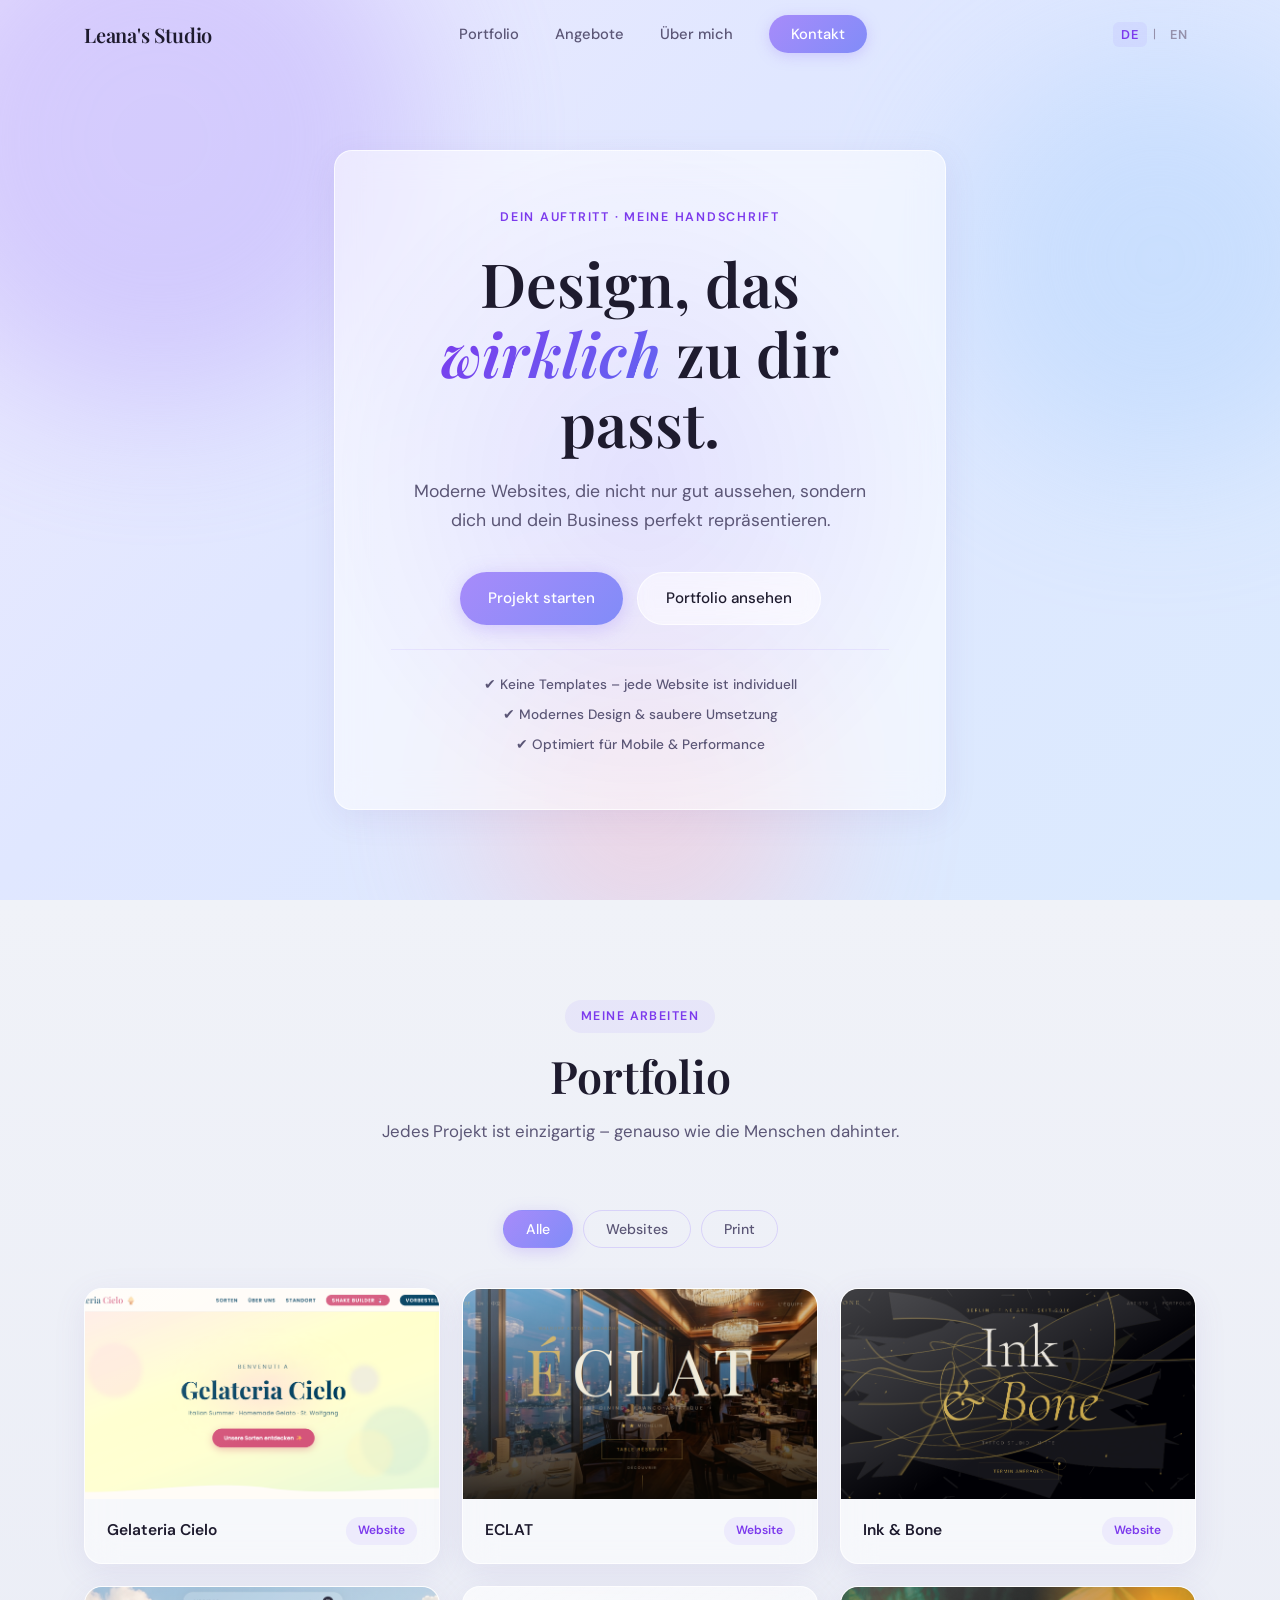
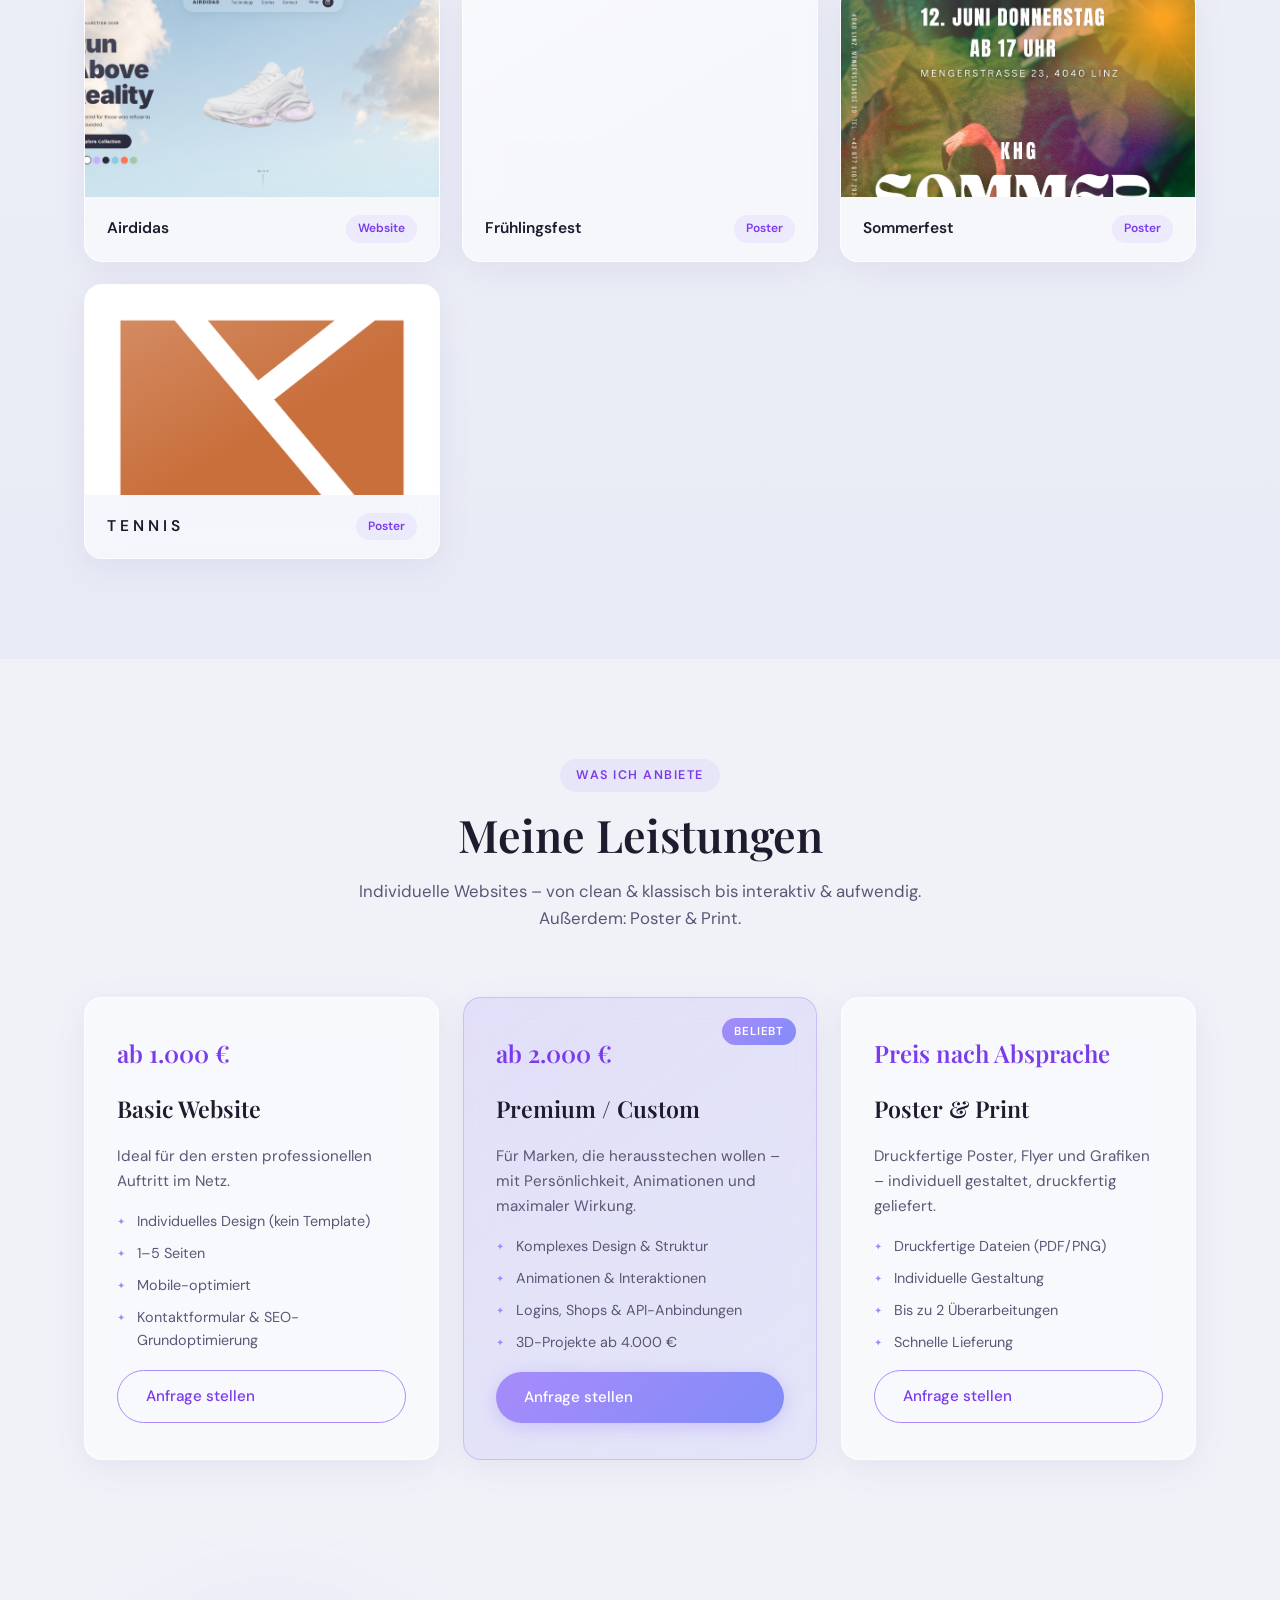
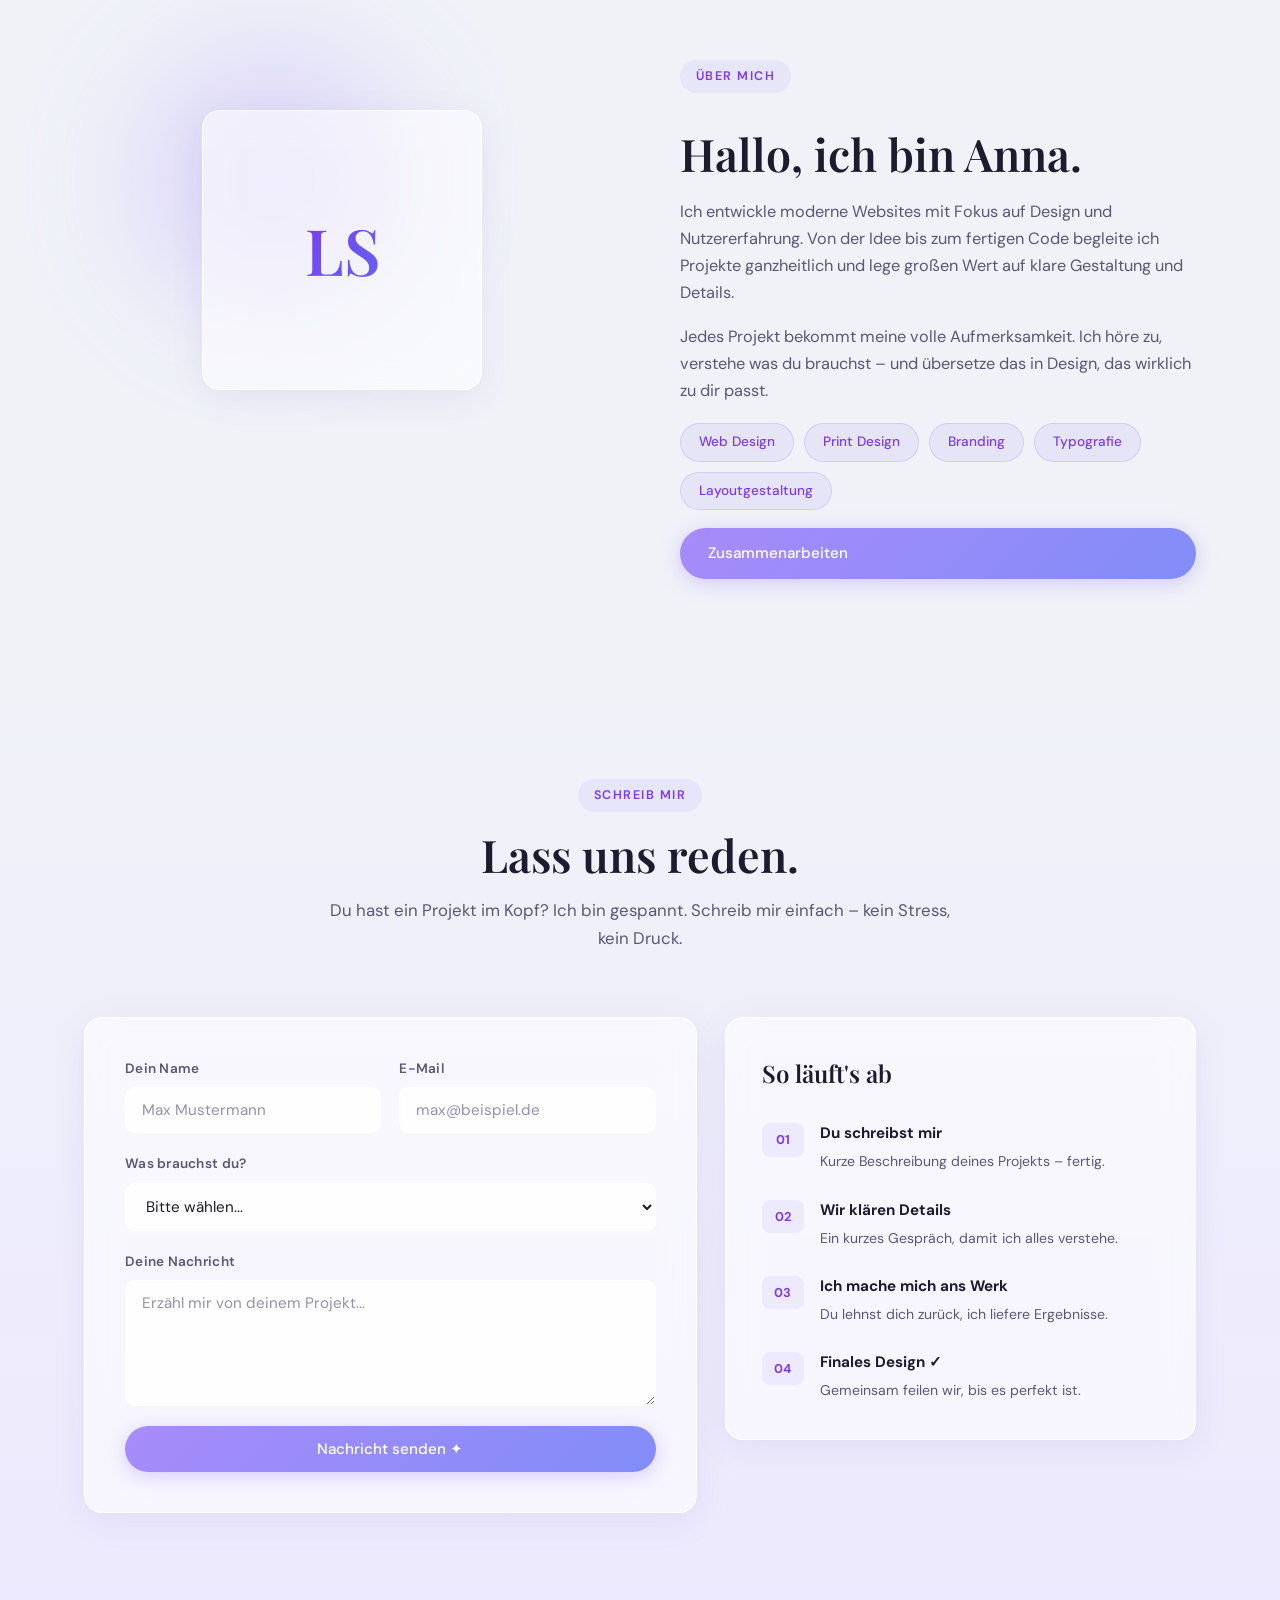
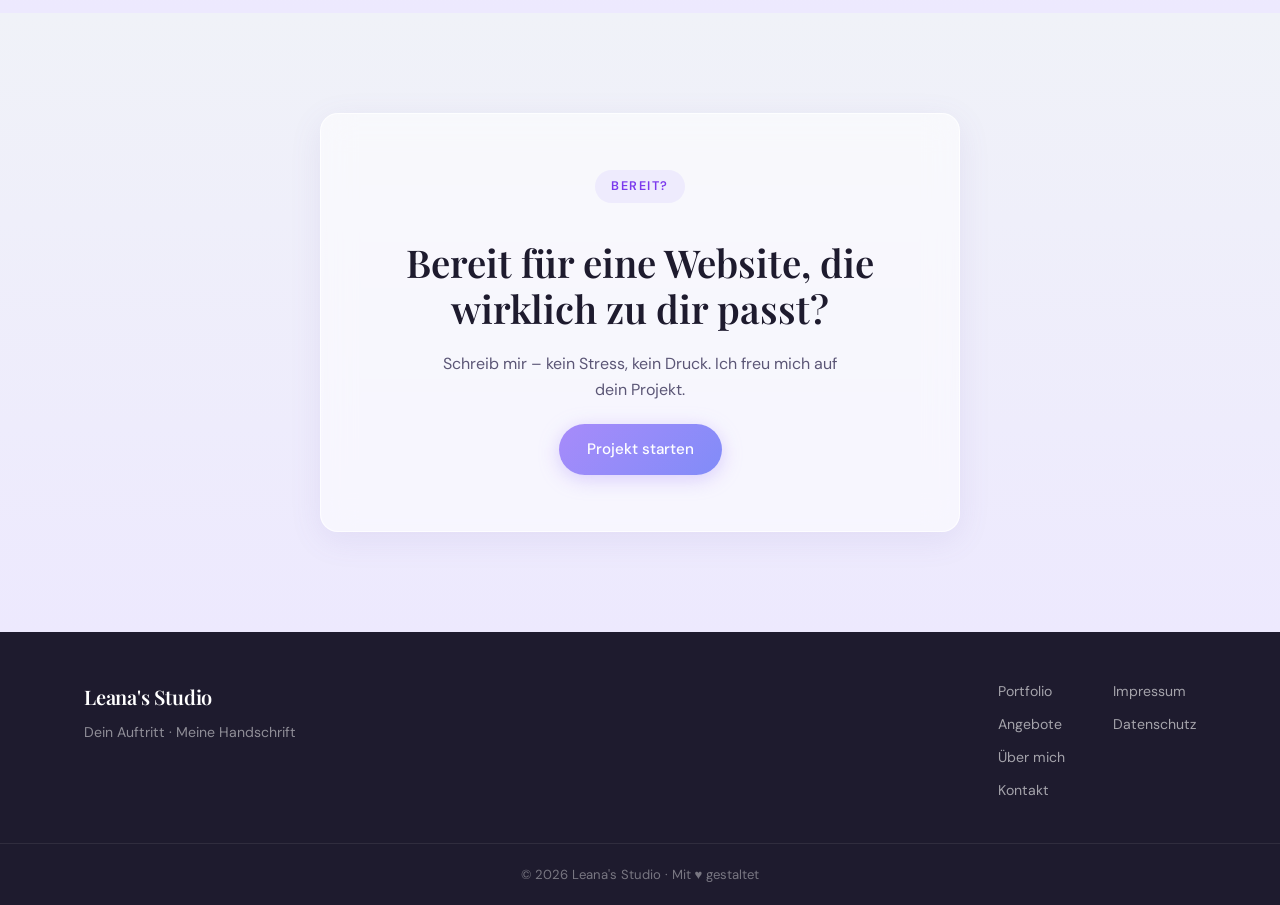
==== commit 0deaab55: "Fix redundant CTA subtitle" ====
--- a/index.html
+++ b/index.html
@@ -350,7 +350,7 @@
       <div class="glass-card finalcta__card reveal">
         <span class="section__tag" data-i18n="cta.tag">Bereit?</span>
         <h2 class="finalcta__title" data-i18n="cta.title">Bereit für eine Website, die wirklich zu dir passt?</h2>
-        <p data-i18n="cta.sub">Lass uns gemeinsam etwas schaffen, das wirklich zu dir passt.</p>
+        <p data-i18n="cta.sub">Schreib mir – kein Stress, kein Druck. Ich freu mich auf dein Projekt.</p>
         <a href="#kontakt" class="btn btn--primary" data-i18n="cta.btn">Projekt starten</a>
       </div>
     </div>
